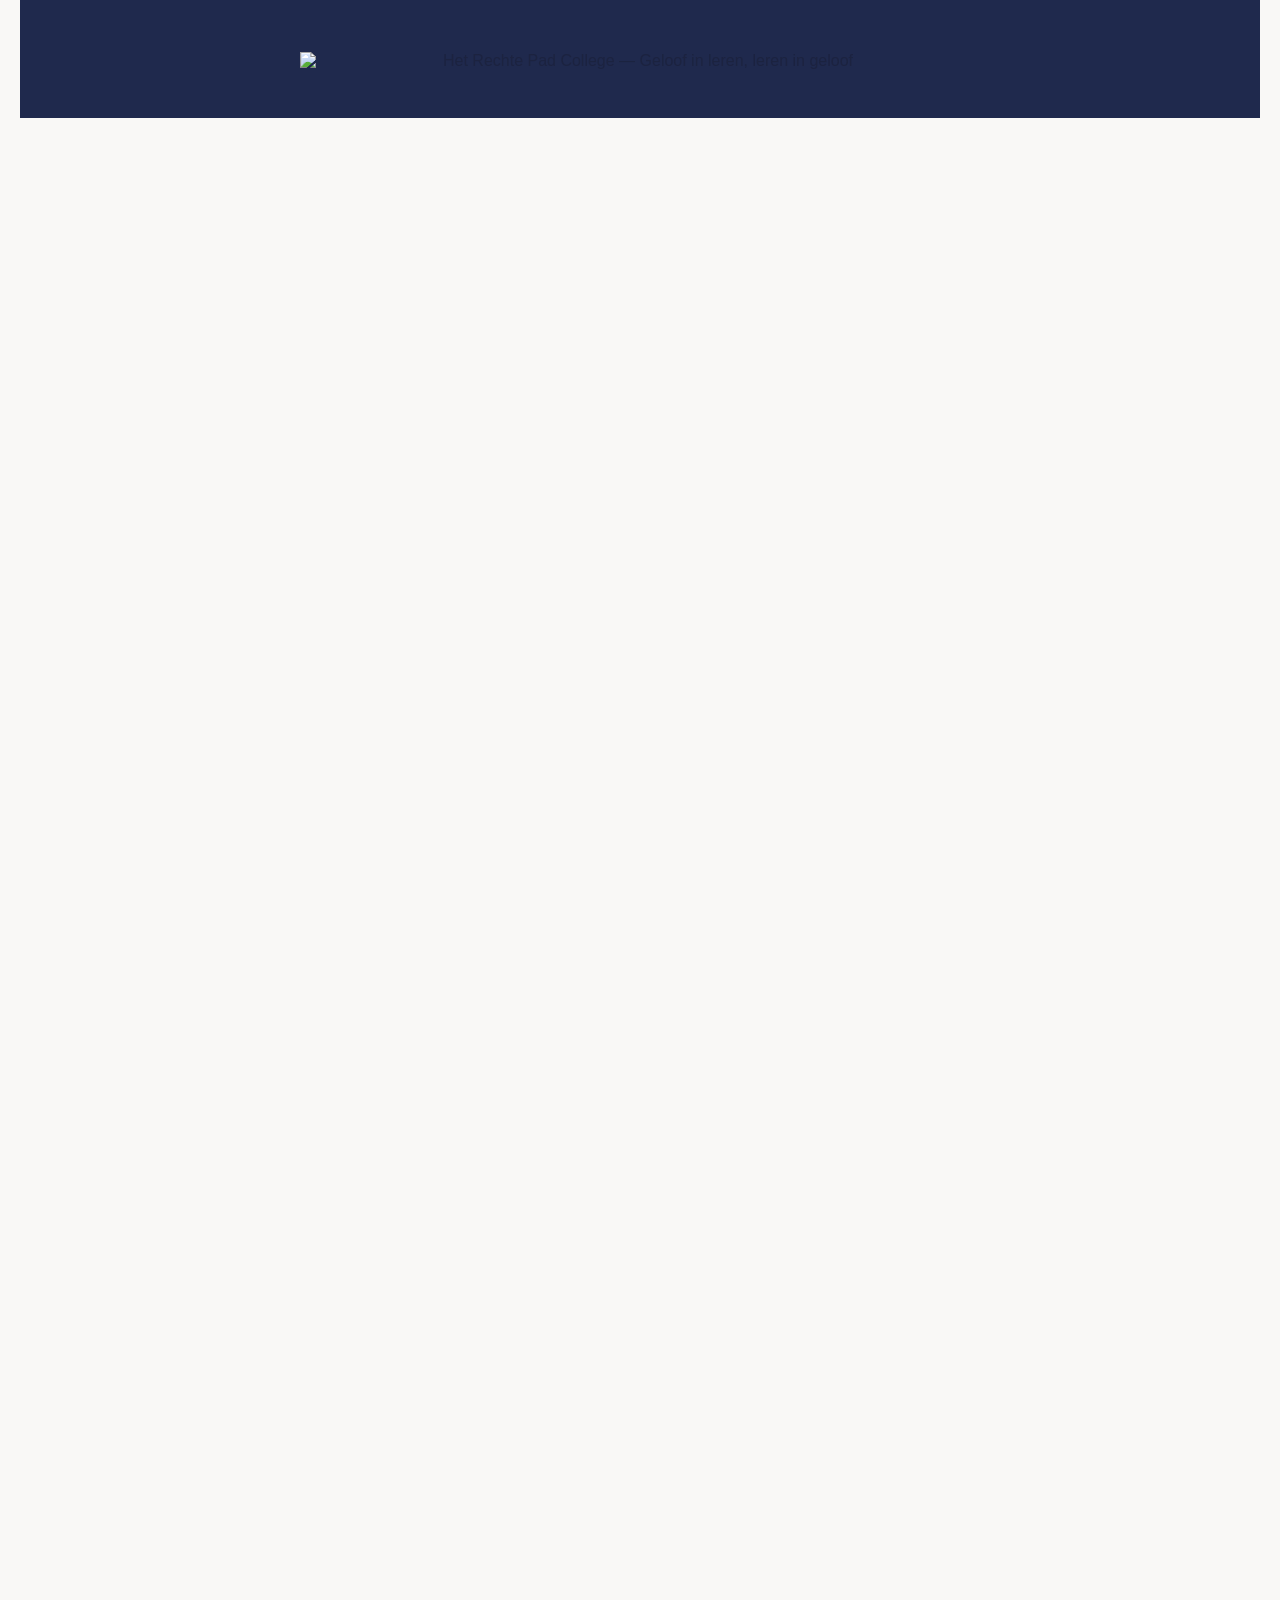
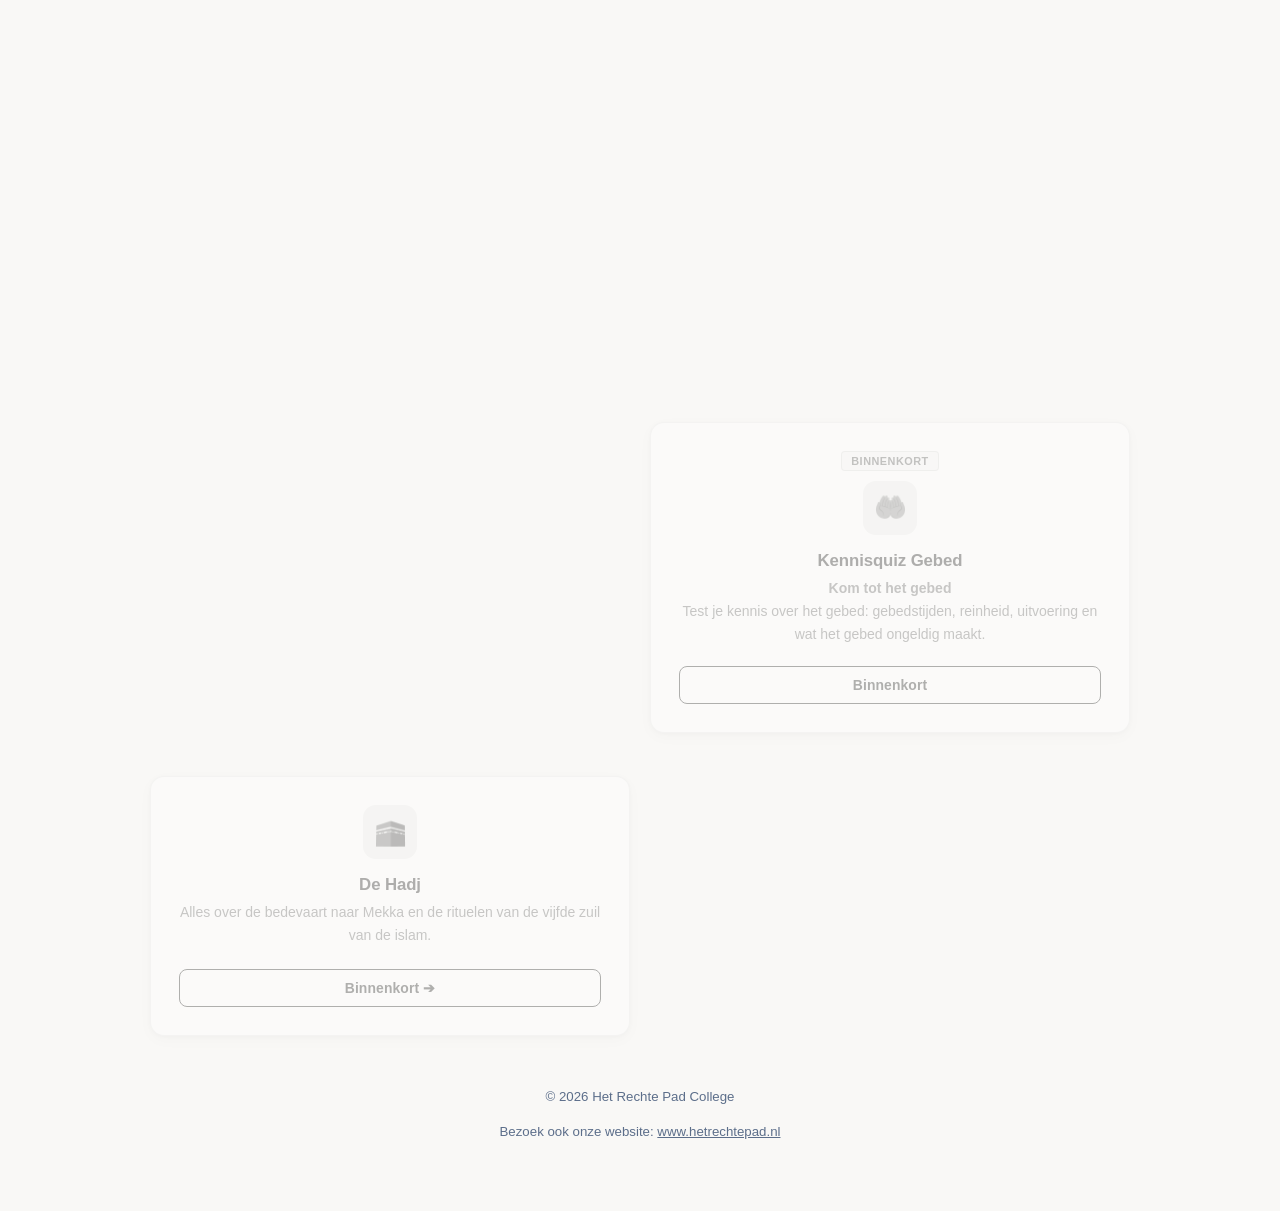
==== index.html @ 498bc0a0 "Voeg Basis Tajweed app toe met redesign Interactieve tajweed-leerapp met 38 regels en 4 modi: - Over" ====
<!DOCTYPE html>
<html lang="nl">
<head>
    <meta charset="UTF-8">
    <link rel="icon" href="/icons/favicon.ico" sizes="48x48">
    <link rel="icon" type="image/svg+xml" href="/icons/favicon.svg">
    <link rel="icon" type="image/png" href="/icons/favicon-96x96.png" sizes="96x96">
    <link rel="apple-touch-icon" sizes="180x180" href="/icons/apple-touch-icon.png">
    <link rel="manifest" href="/icons/site.webmanifest">
    <meta name="viewport" content="width=device-width, initial-scale=1.0">
    <meta http-equiv="Content-Security-Policy" content="default-src 'self'; script-src 'self'; style-src 'self' 'unsafe-inline' https://fonts.googleapis.com; font-src https://fonts.gstatic.com; img-src 'self' data:; connect-src 'self';">
    <meta name="description" content="Ontdek onze interactieve leer-apps en verdiep je islamitische kennis op Het Rechte Pad College.">
    <title>Leerportaal - Het Rechte Pad College</title>
    <link href="https://fonts.googleapis.com/css2?family=Plus+Jakarta+Sans:wght@400;500;600;700&display=swap" rel="stylesheet">
    <style>
        :root {
            --blue: #1f294d;
            --blue-dim: rgba(31, 41, 77, 0.08);
            --blue-border: rgba(31, 41, 77, 0.12);
            --gold: #d4af37;
            --gold-bg: rgba(212, 175, 55, 0.10);
            --gold-border: rgba(212, 175, 55, 0.32);
            --bg: #f9f8f6;
            --card-bg: #ffffff;
            --text: #1c2340;
            --muted: #5c6e8a;
            --border: rgba(31, 41, 77, 0.09);
            --shadow: 0 1px 4px rgba(31, 41, 77, 0.06), 0 4px 16px rgba(31, 41, 77, 0.07);
            --shadow-hover: 0 8px 28px rgba(31, 41, 77, 0.14);
            --featured-bg: rgba(31, 41, 77, 0.04);
            --featured-border: rgba(31, 41, 77, 0.13);
        }

        * { box-sizing: border-box; }

        body {
            font-family: 'Plus Jakarta Sans', sans-serif;
            background: var(--bg);
            color: var(--text);
            margin: 0;
            display: flex;
            flex-direction: column;
            align-items: center;
            min-height: 100vh;
            padding: 0 20px 72px;
        }

        /* ── HERO ── */
        .hero {
            width: 100%;
            text-align: center;
            padding: 52px 20px 48px;
            background: var(--blue);
            margin-bottom: 48px;
        }

        .site-logo {
            width: 100%;
            max-width: 680px;
            height: auto;
            display: block;
            margin: 0 auto;
        }

        /* ── GRID ── */
        .portal-grid {
            width: 100%;
            max-width: 980px;
            display: grid;
            grid-template-columns: repeat(2, minmax(0, 1fr));
            gap: 20px;
            align-items: start;
        }

        /* ── CARD (basis) ── */
        .card {
            background: var(--card-bg);
            padding: 28px;
            border-radius: 14px;
            border: 1px solid var(--border);
            box-shadow: var(--shadow);
            text-decoration: none;
            color: var(--text);
            display: flex;
            flex-direction: column;
            justify-content: space-between;
            min-height: 260px;
            position: relative;
            overflow: hidden;
            transition: transform 200ms ease, box-shadow 200ms ease;
            opacity: 0;
            transform: translateY(16px);
            text-align: center;
        }

        .card:hover {
            transform: translateY(-4px);
            box-shadow: var(--shadow-hover);
        }

        /* ── FEATURED CARD ── */
        .card[data-featured="true"] {
            grid-column: 1 / -1;
            background: var(--featured-bg);
            border-color: var(--featured-border);
            min-height: auto;
            padding: 32px 36px;
            flex-direction: row;
            align-items: center;
            gap: 32px;
            text-align: left;
        }

        .card[data-featured="true"] .card-body {
            flex: 1;
        }

        .card[data-featured="true"] .play-btn {
            margin-top: 0;
            flex-shrink: 0;
        }

        /* ── EMOJI CONTAINER ── */
        .emoji-container {
            width: 54px;
            height: 54px;
            border-radius: 13px;
            background: var(--blue-dim);
            display: flex;
            align-items: center;
            justify-content: center;
            font-size: 1.65rem;
            margin: 0 auto 16px;
            flex-shrink: 0;
        }

        .card[data-featured="true"] .emoji-container {
            width: 68px;
            height: 68px;
            border-radius: 16px;
            font-size: 2rem;
            margin: 0;
        }

        /* ── CARD HEADINGS & TEXT ── */
        .card h2 {
            margin: 0 0 6px;
            font-family: 'Plus Jakarta Sans', sans-serif;
            color: var(--text);
            font-size: 1.05rem;
            font-weight: 700;
            letter-spacing: -0.1px;
        }

        .card[data-featured="true"] h2 {
            font-size: 1.2rem;
        }

        .card p {
            color: var(--muted);
            font-size: 0.875rem;
            line-height: 1.65;
            margin: 0;
        }

        .card-subtitle {
            margin: 0 0 6px;
            color: var(--muted);
            font-size: 0.84rem;
            font-weight: 600;
        }

        /* ── LABELS & TAGS ── */
        .featured-label {
            display: inline-block;
            font-size: 0.68rem;
            font-weight: 700;
            text-transform: uppercase;
            letter-spacing: 0.7px;
            color: var(--blue);
            background: var(--blue-dim);
            border: 1px solid var(--blue-border);
            padding: 3px 9px;
            border-radius: 4px;
            margin-bottom: 10px;
            margin-right: 6px;
        }

        .card-tag {
            display: inline-block;
            background: var(--gold-bg);
            color: #7a5f0a;
            border: 1px solid var(--gold-border);
            border-radius: 4px;
            padding: 3px 9px;
            font-size: 0.68rem;
            font-weight: 700;
            margin-bottom: 10px;
            text-transform: uppercase;
            letter-spacing: 0.5px;
        }

        .card-tag-update {
            display: inline-block;
            background: rgba(34, 120, 70, 0.08);
            color: #1a5c38;
            border: 1px solid rgba(34, 120, 70, 0.30);
            border-radius: 4px;
            padding: 3px 9px;
            font-size: 0.68rem;
            font-weight: 700;
            margin-bottom: 10px;
            margin-left: 6px;
            text-transform: uppercase;
            letter-spacing: 0.5px;
        }

        /* ── RIBBON (Update diagonaal) ── */
        .card-ribbon {
            position: absolute;
            top: 18px;
            right: -26px;
            width: 100px;
            background: #1a7a45;
            color: #ffffff;
            font-size: 0.60rem;
            font-weight: 700;
            text-align: center;
            padding: 5px 0;
            transform: rotate(45deg);
            text-transform: uppercase;
            letter-spacing: 0.6px;
            box-shadow: 0 2px 6px rgba(0, 0, 0, 0.12);
            pointer-events: none;
        }

        /* ── GHOST BUTTON ── */
        .play-btn {
            display: inline-block;
            border: 1.5px solid var(--blue);
            color: var(--blue);
            background: transparent;
            padding: 10px 22px;
            border-radius: 8px;
            font-family: 'Plus Jakarta Sans', sans-serif;
            font-weight: 600;
            font-size: 0.87rem;
            letter-spacing: 0.1px;
            margin-top: 20px;
            transition: background 160ms ease, color 160ms ease;
        }

        .card:hover .play-btn {
            background: var(--blue);
            color: #ffffff;
        }

        /* ── VISIBILITY STATES ── */
        /*
         * Nieuwe apps altijd toevoegen met .card-hidden totdat de beheerder
         * aangeeft dat de tegel live mag. Dan kiezen tussen:
         *   - .card-hidden  → volledig onzichtbaar (standaard voor nieuwe apps)
         *   - .coming-soon  → grijs + niet-klikbaar (aankondiging)
         *   - (geen klasse) → volledig live en klikbaar
         */
        .card-hidden {
            display: none !important;
        }

        .coming-soon {
            opacity: 0.35 !important;
            filter: grayscale(1);
            cursor: not-allowed;
            pointer-events: none;
        }

        .card-disabled {
            opacity: 0.5;
            pointer-events: none;
            cursor: default;
        }

        /* ── FOOTER ── */
        footer {
            color: var(--muted);
            text-align: center;
            display: flex;
            flex-direction: column;
            align-items: center;
            gap: 6px;
            margin-top: 56px;
            font-size: 0.83rem;
        }

        footer a {
            color: var(--muted);
            text-decoration: none;
        }

        .footer-url {
            text-decoration: underline;
        }

        /* ── RESPONSIVE ── */
        @media (max-width: 900px) {
            .portal-grid {
                grid-template-columns: 1fr;
            }

            .site-logo {
                max-width: 90%;
            }

            .card[data-featured="true"] {
                flex-direction: column;
                text-align: center;
                padding: 28px;
                gap: 20px;
            }

            .card[data-featured="true"] .emoji-container {
                margin: 0 auto;
            }

            .card[data-featured="true"] .play-btn {
                margin-top: 20px;
            }
        }
    </style>

    <meta property="og:type" content="website">
    <meta property="og:url" content="https://leer.hetrechtepadcollege.nl/">
    <meta property="og:title" content="Leerportaal - Het Rechte Pad College">
    <meta property="og:description" content="Ontdek onze interactieve kennisquizzes en leer meer over de islam op een speelse manier!">
    <meta property="og:image" content="https://leer.hetrechtepadcollege.nl/images/share-banner.png">

    <meta property="twitter:card" content="summary_large_image">
    <meta property="twitter:url" content="https://leer.hetrechtepadcollege.nl/">
    <meta property="twitter:title" content="Leerportaal - Het Rechte Pad College">
    <meta property="twitter:description" content="Ontdek onze interactieve kennisquizzes en leer meer over de islam op een speelse manier!">
    <meta property="twitter:image" content="https://leer.hetrechtepadcollege.nl/images/share-banner.png">

</head>
<body>

    <div class="hero">
        <img src="images/HRPC-logo.png" alt="Het Rechte Pad College — Geloof in leren, leren in geloof" class="site-logo">
    </div>

    <div class="portal-grid">

        <!-- Featured card: zet data-featured="true" op de kaart die je wilt uitlichten -->
        <a href="apps/tuin-van-dzikr/" class="card" data-featured="true">
            <div class="emoji-container">🌳</div>
            <div class="card-body">
                <span class="featured-label">Uitgelicht</span><span class="card-tag">Nieuw</span>
                <h2>De Tuin van Dzikr</h2>
                <p class="card-subtitle">Laat de tuin van je hart tot bloei komen</p>
                <p>Leer de betekenis van dzikr (het gedenken van Allah). Met elke dzikr groeit jouw tuin — en wordt er een boom geplant in het Paradijs.</p>
            </div>
            <div class="play-btn">Open ➔</div>
        </a>

        <a href="apps/ramadan-kalender/" class="card">
            <div>
                <div class="emoji-container">🗓️</div>
                <h2>Ramadankalender</h2>
                <p>Elke dag een kleine daad van grote waarde.</p>
            </div>
            <div class="play-btn">Open ➔</div>
        </a>

        <a href="apps/ramadan-explorer/" class="card">
            <div class="card-ribbon">Update</div>
            <div>
                <span class="card-tag">Kinderen</span>
                <div class="emoji-container">🧭</div>
                <h2>Ramadan Explorer</h2>
                <p>Ontdek de Ramadan met spellen, weetjes en uitdagingen. Verzamel sterren en groei stap voor stap.</p>
            </div>
            <div class="play-btn">Speel Nu ➔</div>
        </a>

        <a href="apps/ramadan-quiz/" class="card">
            <div>
                <div class="emoji-container">🌕</div>
                <h2>Kennisquiz Ramadan</h2>
                <p>Test en verrijk je kennis over de heilige maand Ramadan en het vasten: van spirituele inzichten tot praktische regelgeving.</p>
            </div>
            <div class="play-btn">Speel Nu ➔</div>
        </a>

        <a href="apps/ramadan-quiz-wel-niet/" class="card">
            <div>
                <div class="emoji-container">❓</div>
                <h2>Kennisquiz Ramadan</h2>
                <p class="card-subtitle">Geldig of verbroken?</p>
                <p>Twijfel jij ook soms of je vasten nog geldig is? Doe nu mee met de quiz en word zeker van je zaak!</p>
            </div>
            <div class="play-btn">Speel Nu ➔</div>
        </a>

        <a href="apps/ramadan-intimiteit/" class="card">
            <div>
                <div class="emoji-container">❤️‍🔥</div>
                <h2>Kennisquiz Ramadan</h2>
                <p class="card-subtitle">Intimiteit & Vasten</p>
                <p>Een kennisquiz over intimiteit, reinheid en de regels rondom het vasten in Ramadan.</p>
            </div>
            <div class="play-btn">Speel Nu ➔</div>
        </a>

        <a href="apps/ramadan-quiz-kids/" class="card">
            <div>
                <span class="card-tag">Kinderen</span>
                <div class="emoji-container">🌝</div>
                <h2>Kennisquiz Ramadan voor kids</h2>
                <p>Test je kennis over de regels, geschiedenis en de spirituele betekenis van de Ramadan.</p>
            </div>
            <div class="play-btn">Speel Nu ➔</div>
        </a>

        <a href="apps/ramadan-quiz-eid/" class="card">
            <div>
                <span class="card-tag">Nieuw</span>
                <div class="emoji-container">🌙</div>
                <h2>Kennisquiz ʿEid al-Fiṭr</h2>
                <p class="card-subtitle">Feest van het Vasten</p>
                <p>Test je kennis over ʿEid al-Fiṭr! Van de geschiedenis en het gebed tot de tradities en de ware betekenis van dit feest.</p>
            </div>
            <div class="play-btn">Speel Nu ➔</div>
        </a>

        <a href="apps/de-waardevolle-tien/" class="card">
            <div>
                <span class="card-tag">Nieuw</span>
                <div class="emoji-container">🌗</div>
                <h2>De Waardevolle Tien</h2>
                <p class="card-subtitle">Op zoek naar Laylatul Qadr</p>
                <p>Hou eenvoudig je ʿibādah (erediensten) bij, zodat je doelgericht en bewust het beste uit de laatste tien nachten haalt. Mis Laylatul Qadr niet!</p>
            </div>
            <div class="play-btn">Open ➔</div>
        </a>

        <a href="apps/ramadan-deelkaarten/" class="card">
            <div>
                <span class="card-tag">Nieuw</span>
                <div class="emoji-container">🌟</div>
                <h2>Laylatul Qadr Deelkaarten</h2>
                <p class="card-subtitle">Laatste 10 nachten</p>
                <p>Deel dagelijkse kaarten met Koranverzen, hadith, du'as en dzikr voor de laatste 10 nachten van Ramadan. Als WhatsApp-bericht of downloadbare afbeelding.</p>
            </div>
            <div class="play-btn">Open ➔</div>
        </a>

        <a href="apps/nacht-van-qadr/" class="card">
            <div>
                <span class="card-tag">Nieuw</span>
                <div class="emoji-container">🌌</div>
                <h2>De Nacht van Qadr</h2>
                <p class="card-subtitle">Ontdek Laylatul Qadr</p>
                <p>Ontdek de bijzondere Nacht van Qadr (Laylatul Qadr) in deze verhalende ervaring. Leer over soera al-Qadr en meer.</p>
            </div>
            <div class="play-btn">Open ➔</div>
        </a>

        <a href="apps/tajweed-basis/" class="card">
            <div>
                <span class="card-tag">Nieuw</span>
                <div class="emoji-container">📘</div>
                <h2>Basis Tajweed</h2>
                <p class="card-subtitle">Interactief leren & memoriseren</p>
                <p>Leer de basisregels van tajweed met overzicht, flashcards, quiz en lesmodus. Oefen stap voor stap en bouw zekerheid op in je recitatie.</p>
            </div>
            <div class="play-btn">Open ➔</div>
        </a>

        <a href="apps/gebed-quiz/" class="card coming-soon">
            <div>
                <span class="card-tag">Binnenkort</span>
                <div class="emoji-container">🤲🏽</div>
                <h2>Kennisquiz Gebed</h2>
                <p class="card-subtitle">Kom tot het gebed</p>
                <p>Test je kennis over het gebed: gebedstijden, reinheid, uitvoering en wat het gebed ongeldig maakt.</p>
            </div>
            <div class="play-btn">Binnenkort</div>
        </a>

        <div class="card coming-soon">
            <div>
                <div class="emoji-container">🕋</div>
                <h2>De Hadj</h2>
                <p>Alles over de bedevaart naar Mekka en de rituelen van de vijfde zuil van de islam.</p>
            </div>
            <div class="play-btn">Binnenkort ➔</div>
        </div>

    </div>

    <footer>
        <p class="footer-text">© 2026 Het Rechte Pad College</p>
        <a href="https://www.hetrechtepad.nl" target="_blank" rel="noopener noreferrer" class="footer-link">Bezoek ook onze website: <span class="footer-url">www.hetrechtepad.nl</span></a>
    </footer>

    <script src="script.js"></script>
</body>
</html>
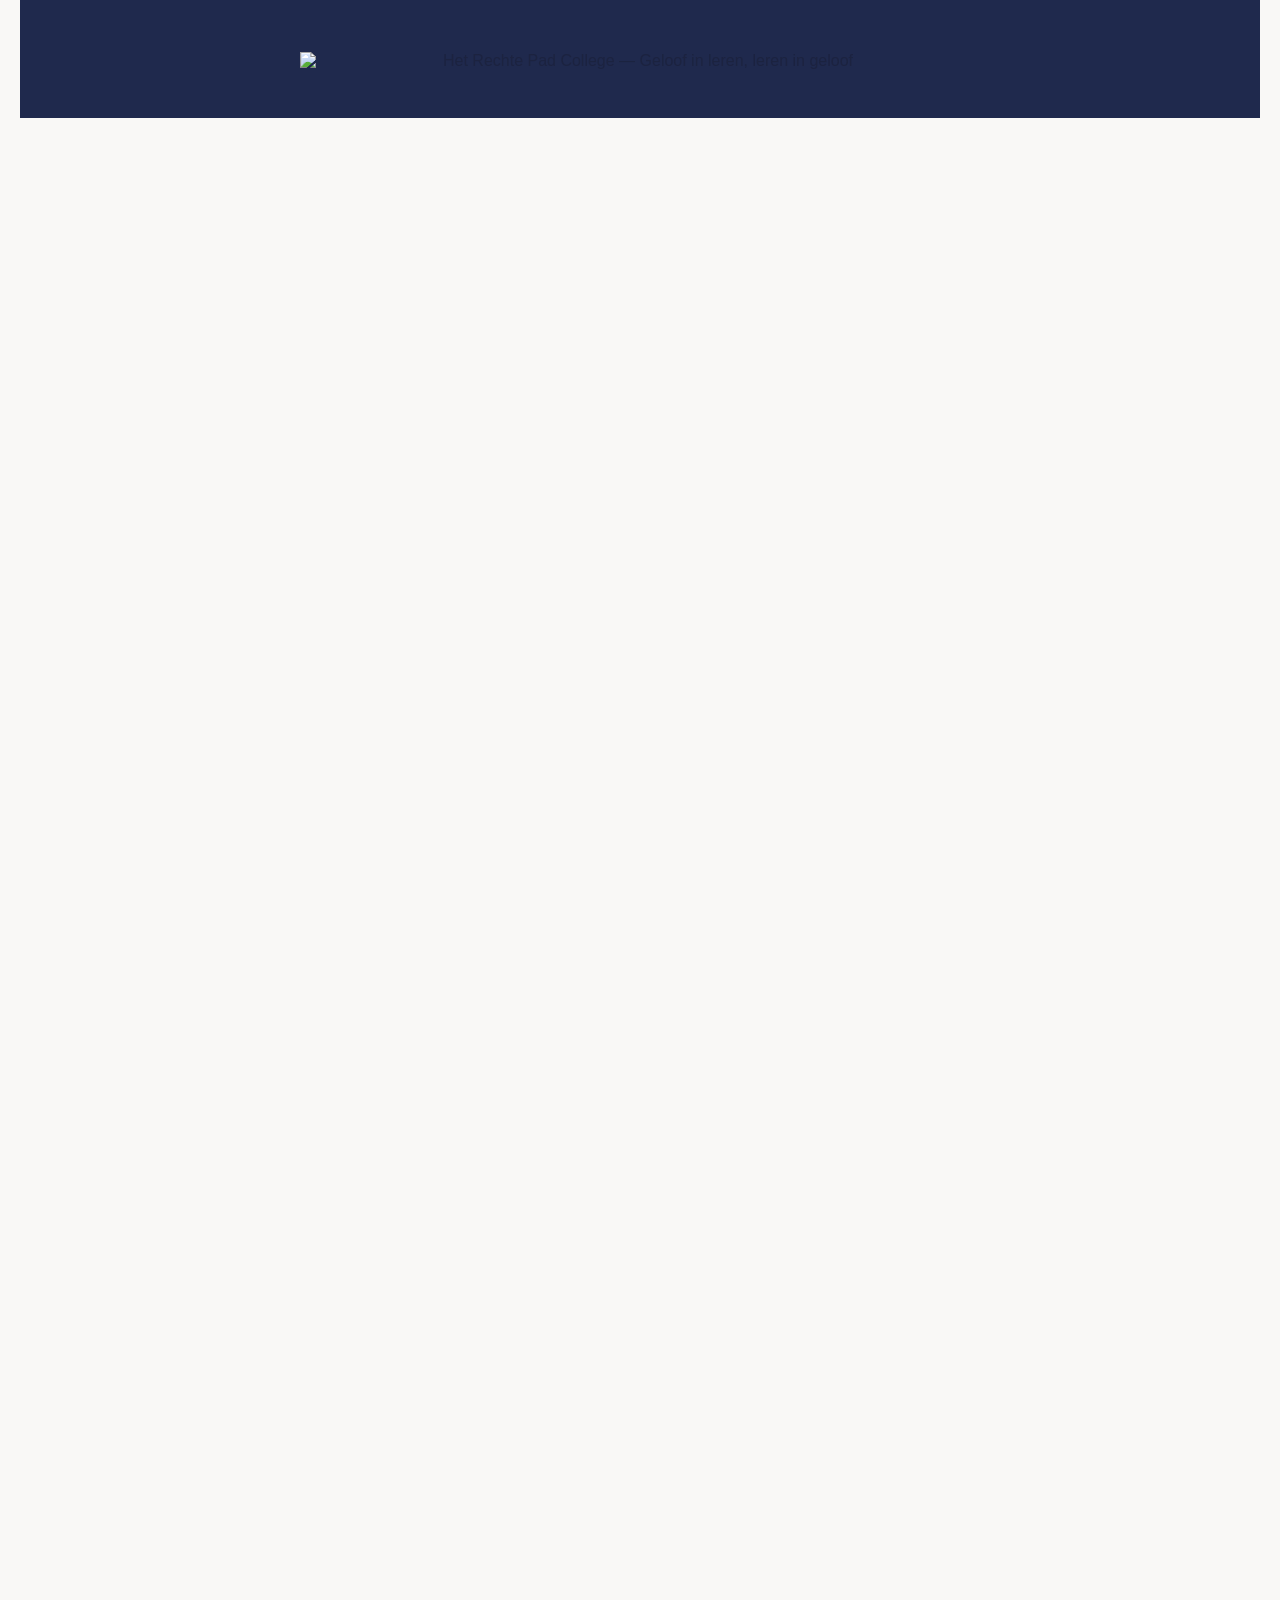
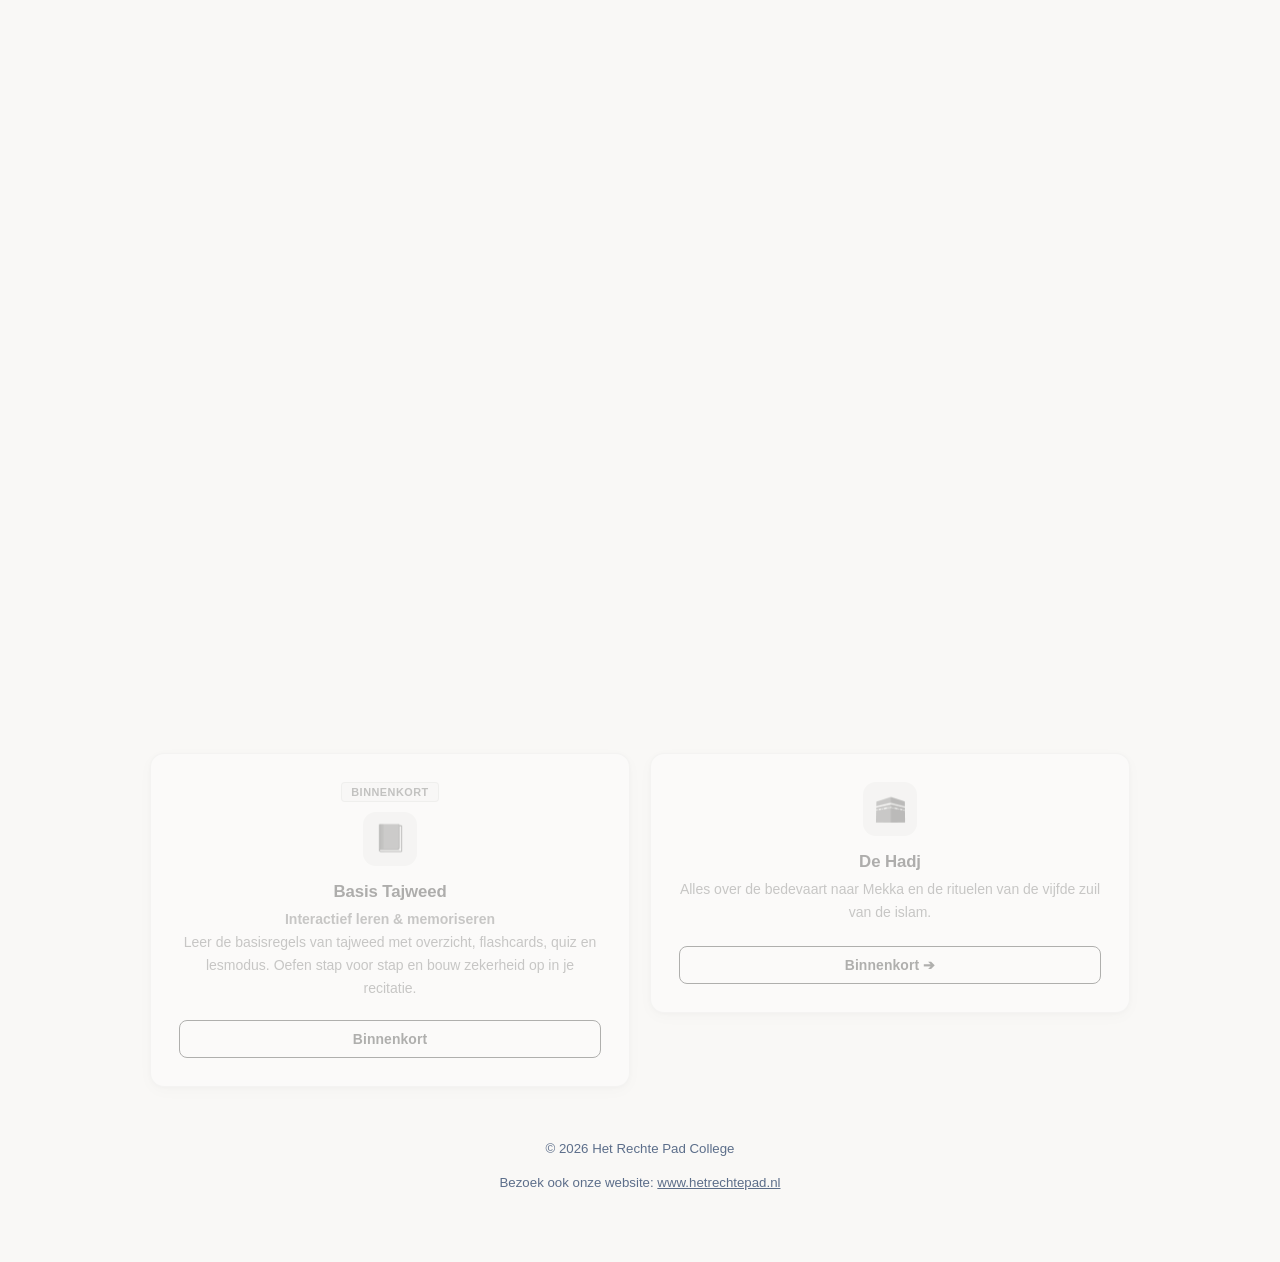
==== commit f6dfde49: "Zet Kennisquiz Gebed bovenaan de portaallijst" ====
--- a/index.html
+++ b/index.html
@@ -350,6 +350,17 @@
     <div class="portal-grid">
 
         <!-- Featured card: zet data-featured="true" op de kaart die je wilt uitlichten -->
+        <a href="apps/gebed-quiz/" class="card">
+            <div>
+                <span class="card-tag">Nieuw</span>
+                <div class="emoji-container">🤲🏽</div>
+                <h2>Kennisquiz Gebed</h2>
+                <p class="card-subtitle">Kom tot het gebed</p>
+                <p>Test je kennis over het gebed: gebedstijden, reinheid, uitvoering en wat het gebed ongeldig maakt.</p>
+            </div>
+            <div class="play-btn">Speel nu</div>
+        </a>
+
         <a href="apps/tuin-van-dzikr/" class="card" data-featured="true">
             <div class="emoji-container">🌳</div>
             <div class="card-body">
@@ -464,27 +475,16 @@
             <div class="play-btn">Open ➔</div>
         </a>
 
-        <a href="apps/tajweed-basis/" class="card">
-            <div>
-                <span class="card-tag">Nieuw</span>
+        <div class="card coming-soon">
+            <div>
+                <span class="card-tag">Binnenkort</span>
                 <div class="emoji-container">📘</div>
                 <h2>Basis Tajweed</h2>
                 <p class="card-subtitle">Interactief leren & memoriseren</p>
                 <p>Leer de basisregels van tajweed met overzicht, flashcards, quiz en lesmodus. Oefen stap voor stap en bouw zekerheid op in je recitatie.</p>
             </div>
-            <div class="play-btn">Open ➔</div>
-        </a>
-
-        <a href="apps/gebed-quiz/" class="card coming-soon">
-            <div>
-                <span class="card-tag">Binnenkort</span>
-                <div class="emoji-container">🤲🏽</div>
-                <h2>Kennisquiz Gebed</h2>
-                <p class="card-subtitle">Kom tot het gebed</p>
-                <p>Test je kennis over het gebed: gebedstijden, reinheid, uitvoering en wat het gebed ongeldig maakt.</p>
-            </div>
             <div class="play-btn">Binnenkort</div>
-        </a>
+        </div>
 
         <div class="card coming-soon">
             <div>
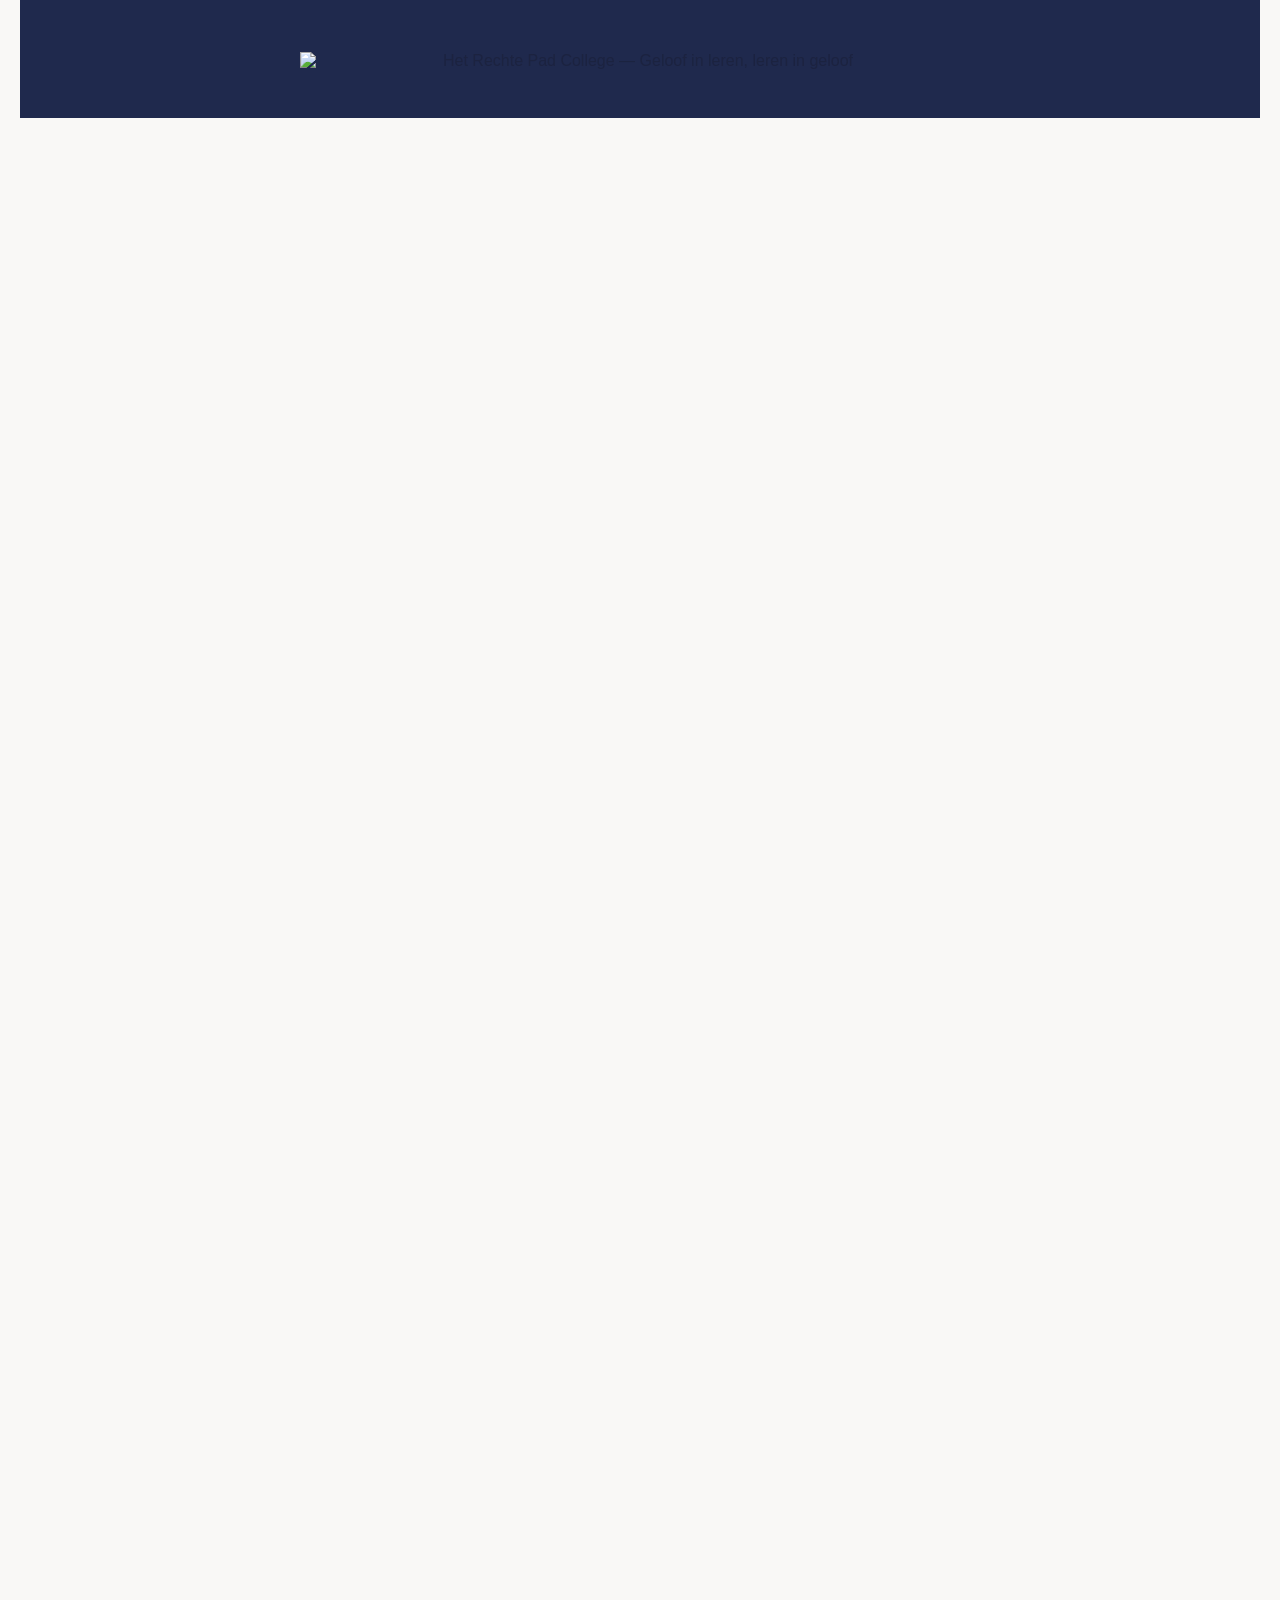
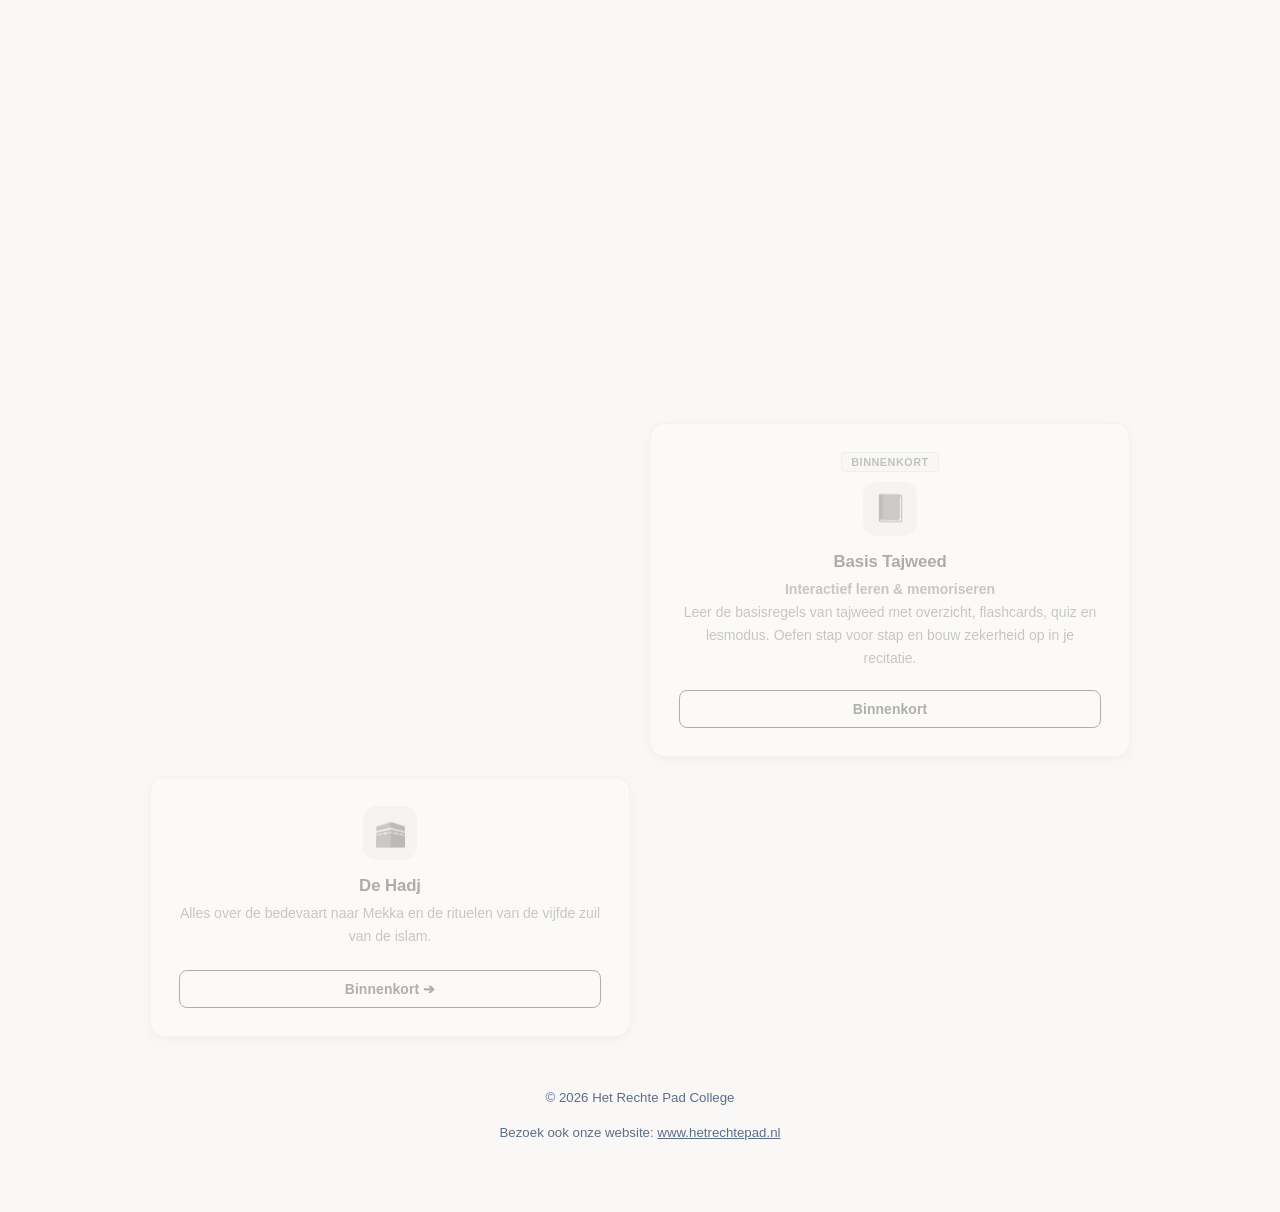
==== commit 92d4eeb0: "Zet Kennisquiz Gebed na de uitgelichte tegel" ====
--- a/index.html
+++ b/index.html
@@ -350,17 +350,6 @@
     <div class="portal-grid">
 
         <!-- Featured card: zet data-featured="true" op de kaart die je wilt uitlichten -->
-        <a href="apps/gebed-quiz/" class="card">
-            <div>
-                <span class="card-tag">Nieuw</span>
-                <div class="emoji-container">🤲🏽</div>
-                <h2>Kennisquiz Gebed</h2>
-                <p class="card-subtitle">Kom tot het gebed</p>
-                <p>Test je kennis over het gebed: gebedstijden, reinheid, uitvoering en wat het gebed ongeldig maakt.</p>
-            </div>
-            <div class="play-btn">Speel nu</div>
-        </a>
-
         <a href="apps/tuin-van-dzikr/" class="card" data-featured="true">
             <div class="emoji-container">🌳</div>
             <div class="card-body">
@@ -372,6 +361,17 @@
             <div class="play-btn">Open ➔</div>
         </a>
 
+        <a href="apps/gebed-quiz/" class="card">
+            <div>
+                <span class="card-tag">Nieuw</span>
+                <div class="emoji-container">🤲🏽</div>
+                <h2>Kennisquiz Gebed</h2>
+                <p class="card-subtitle">Kom tot het gebed</p>
+                <p>Test je kennis over het gebed: gebedstijden, reinheid, uitvoering en wat het gebed ongeldig maakt.</p>
+            </div>
+            <div class="play-btn">Speel nu</div>
+        </a>
+
         <a href="apps/ramadan-kalender/" class="card">
             <div>
                 <div class="emoji-container">🗓️</div>
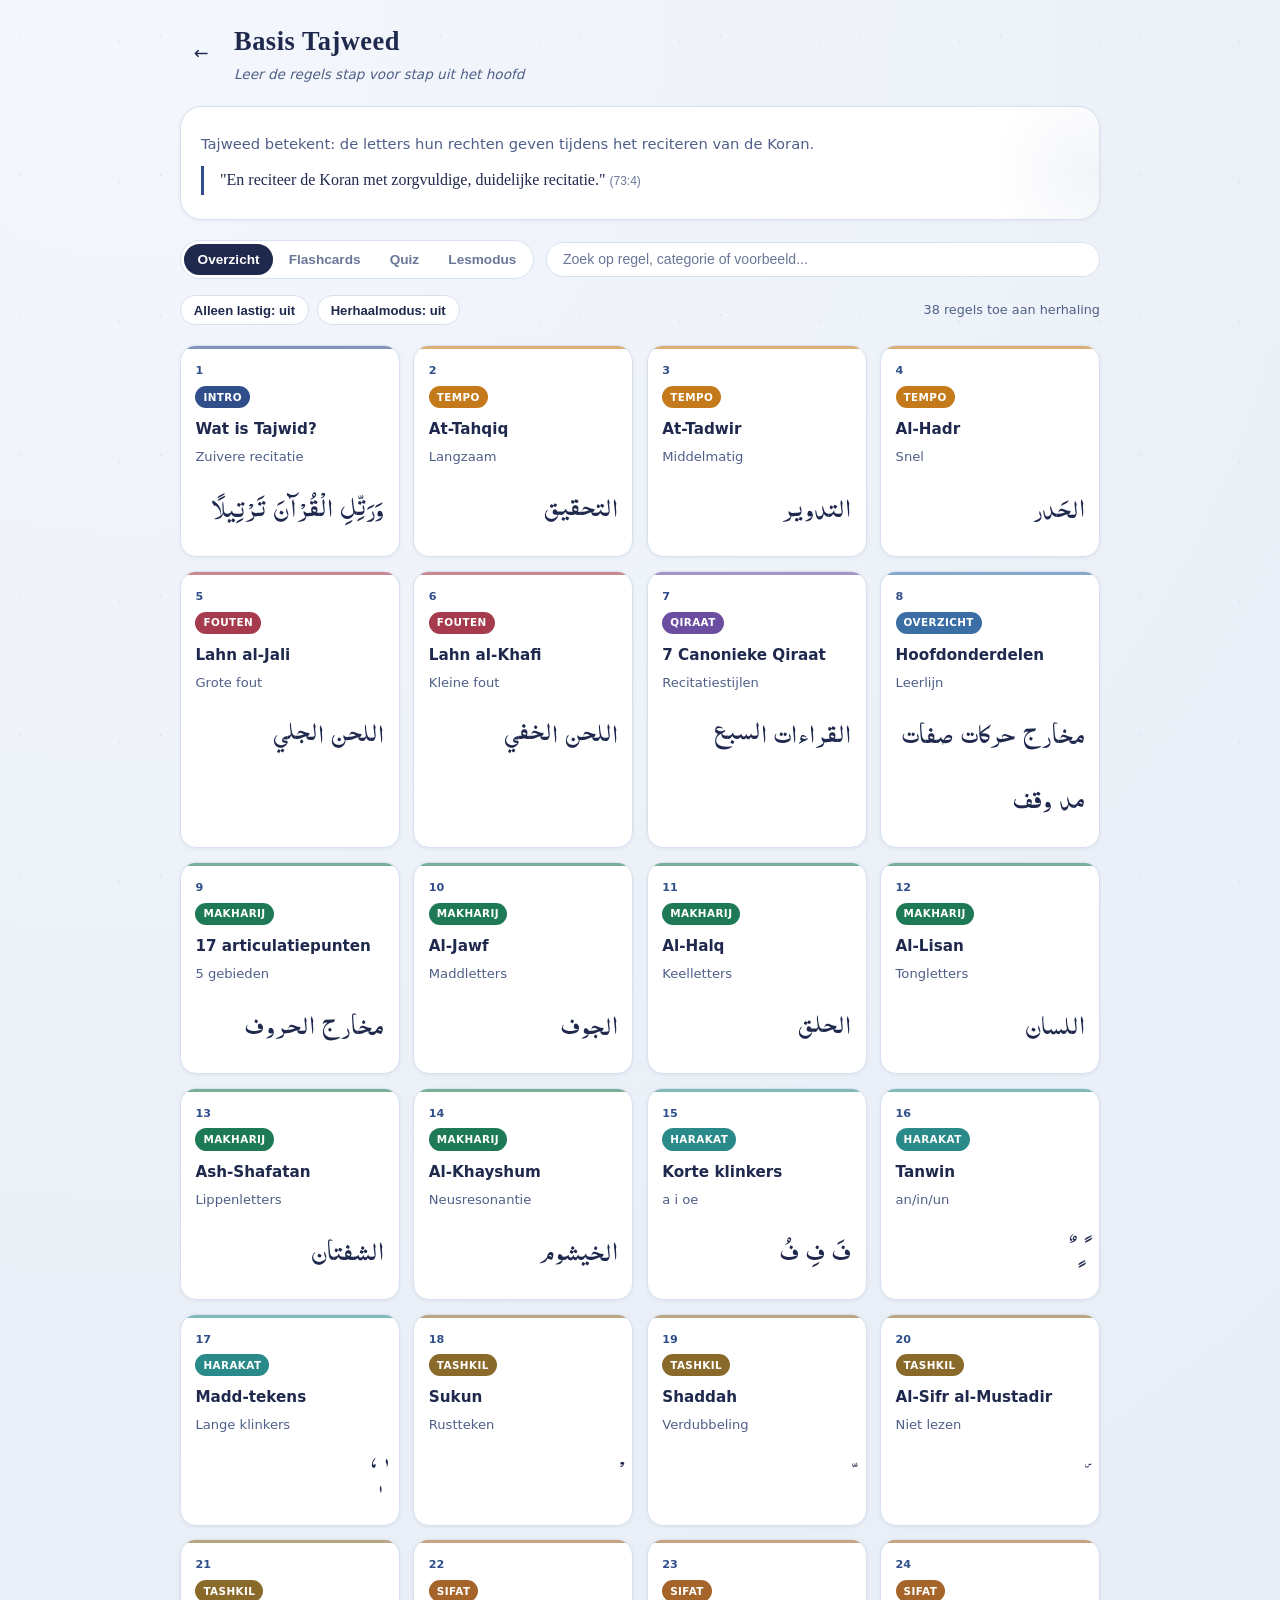
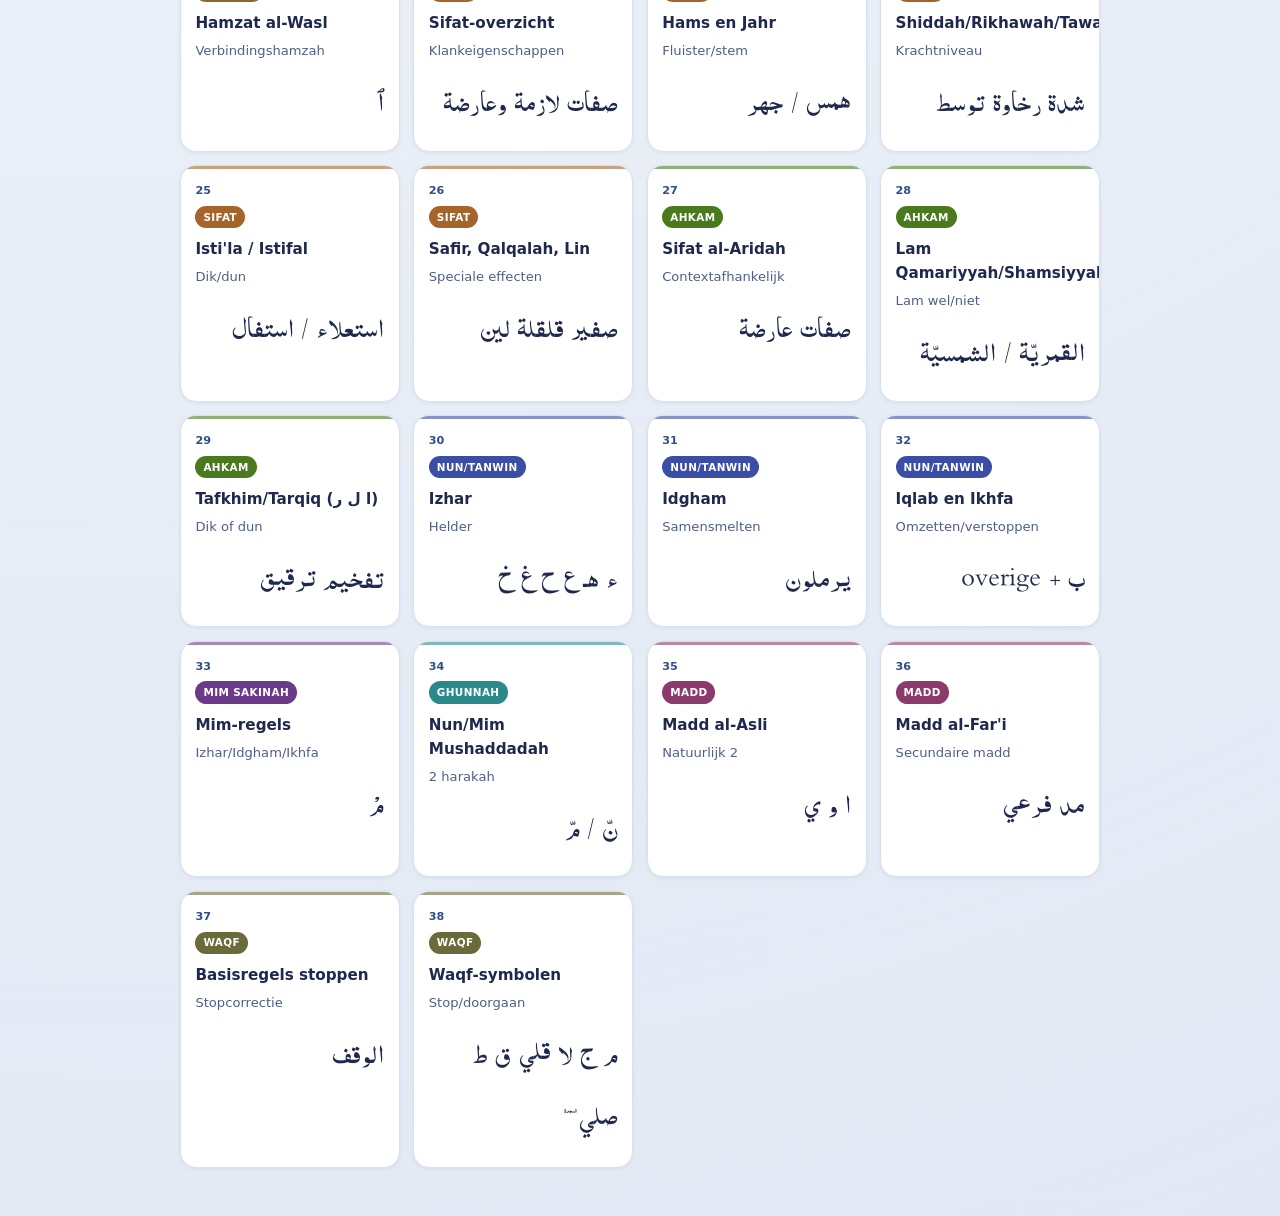
==== commit 1e311ed4: "Move tajweed-basis into apps folder" ====
--- a/index.html
+++ b/index.html
@@ -1,507 +1,169 @@
 <!DOCTYPE html>
-<html lang="nl">
+<html lang="nl" dir="ltr">
 <head>
-    <meta charset="UTF-8">
-    <link rel="icon" href="/icons/favicon.ico" sizes="48x48">
-    <link rel="icon" type="image/svg+xml" href="/icons/favicon.svg">
-    <link rel="icon" type="image/png" href="/icons/favicon-96x96.png" sizes="96x96">
-    <link rel="apple-touch-icon" sizes="180x180" href="/icons/apple-touch-icon.png">
-    <link rel="manifest" href="/icons/site.webmanifest">
-    <meta name="viewport" content="width=device-width, initial-scale=1.0">
-    <meta http-equiv="Content-Security-Policy" content="default-src 'self'; script-src 'self'; style-src 'self' 'unsafe-inline' https://fonts.googleapis.com; font-src https://fonts.gstatic.com; img-src 'self' data:; connect-src 'self';">
-    <meta name="description" content="Ontdek onze interactieve leer-apps en verdiep je islamitische kennis op Het Rechte Pad College.">
-    <title>Leerportaal - Het Rechte Pad College</title>
-    <link href="https://fonts.googleapis.com/css2?family=Plus+Jakarta+Sans:wght@400;500;600;700&display=swap" rel="stylesheet">
-    <style>
-        :root {
-            --blue: #1f294d;
-            --blue-dim: rgba(31, 41, 77, 0.08);
-            --blue-border: rgba(31, 41, 77, 0.12);
-            --gold: #d4af37;
-            --gold-bg: rgba(212, 175, 55, 0.10);
-            --gold-border: rgba(212, 175, 55, 0.32);
-            --bg: #f9f8f6;
-            --card-bg: #ffffff;
-            --text: #1c2340;
-            --muted: #5c6e8a;
-            --border: rgba(31, 41, 77, 0.09);
-            --shadow: 0 1px 4px rgba(31, 41, 77, 0.06), 0 4px 16px rgba(31, 41, 77, 0.07);
-            --shadow-hover: 0 8px 28px rgba(31, 41, 77, 0.14);
-            --featured-bg: rgba(31, 41, 77, 0.04);
-            --featured-border: rgba(31, 41, 77, 0.13);
-        }
-
-        * { box-sizing: border-box; }
-
-        body {
-            font-family: 'Plus Jakarta Sans', sans-serif;
-            background: var(--bg);
-            color: var(--text);
-            margin: 0;
-            display: flex;
-            flex-direction: column;
-            align-items: center;
-            min-height: 100vh;
-            padding: 0 20px 72px;
-        }
-
-        /* ── HERO ── */
-        .hero {
-            width: 100%;
-            text-align: center;
-            padding: 52px 20px 48px;
-            background: var(--blue);
-            margin-bottom: 48px;
-        }
-
-        .site-logo {
-            width: 100%;
-            max-width: 680px;
-            height: auto;
-            display: block;
-            margin: 0 auto;
-        }
-
-        /* ── GRID ── */
-        .portal-grid {
-            width: 100%;
-            max-width: 980px;
-            display: grid;
-            grid-template-columns: repeat(2, minmax(0, 1fr));
-            gap: 20px;
-            align-items: start;
-        }
-
-        /* ── CARD (basis) ── */
-        .card {
-            background: var(--card-bg);
-            padding: 28px;
-            border-radius: 14px;
-            border: 1px solid var(--border);
-            box-shadow: var(--shadow);
-            text-decoration: none;
-            color: var(--text);
-            display: flex;
-            flex-direction: column;
-            justify-content: space-between;
-            min-height: 260px;
-            position: relative;
-            overflow: hidden;
-            transition: transform 200ms ease, box-shadow 200ms ease;
-            opacity: 0;
-            transform: translateY(16px);
-            text-align: center;
-        }
-
-        .card:hover {
-            transform: translateY(-4px);
-            box-shadow: var(--shadow-hover);
-        }
-
-        /* ── FEATURED CARD ── */
-        .card[data-featured="true"] {
-            grid-column: 1 / -1;
-            background: var(--featured-bg);
-            border-color: var(--featured-border);
-            min-height: auto;
-            padding: 32px 36px;
-            flex-direction: row;
-            align-items: center;
-            gap: 32px;
-            text-align: left;
-        }
-
-        .card[data-featured="true"] .card-body {
-            flex: 1;
-        }
-
-        .card[data-featured="true"] .play-btn {
-            margin-top: 0;
-            flex-shrink: 0;
-        }
-
-        /* ── EMOJI CONTAINER ── */
-        .emoji-container {
-            width: 54px;
-            height: 54px;
-            border-radius: 13px;
-            background: var(--blue-dim);
-            display: flex;
-            align-items: center;
-            justify-content: center;
-            font-size: 1.65rem;
-            margin: 0 auto 16px;
-            flex-shrink: 0;
-        }
-
-        .card[data-featured="true"] .emoji-container {
-            width: 68px;
-            height: 68px;
-            border-radius: 16px;
-            font-size: 2rem;
-            margin: 0;
-        }
-
-        /* ── CARD HEADINGS & TEXT ── */
-        .card h2 {
-            margin: 0 0 6px;
-            font-family: 'Plus Jakarta Sans', sans-serif;
-            color: var(--text);
-            font-size: 1.05rem;
-            font-weight: 700;
-            letter-spacing: -0.1px;
-        }
-
-        .card[data-featured="true"] h2 {
-            font-size: 1.2rem;
-        }
-
-        .card p {
-            color: var(--muted);
-            font-size: 0.875rem;
-            line-height: 1.65;
-            margin: 0;
-        }
-
-        .card-subtitle {
-            margin: 0 0 6px;
-            color: var(--muted);
-            font-size: 0.84rem;
-            font-weight: 600;
-        }
-
-        /* ── LABELS & TAGS ── */
-        .featured-label {
-            display: inline-block;
-            font-size: 0.68rem;
-            font-weight: 700;
-            text-transform: uppercase;
-            letter-spacing: 0.7px;
-            color: var(--blue);
-            background: var(--blue-dim);
-            border: 1px solid var(--blue-border);
-            padding: 3px 9px;
-            border-radius: 4px;
-            margin-bottom: 10px;
-            margin-right: 6px;
-        }
-
-        .card-tag {
-            display: inline-block;
-            background: var(--gold-bg);
-            color: #7a5f0a;
-            border: 1px solid var(--gold-border);
-            border-radius: 4px;
-            padding: 3px 9px;
-            font-size: 0.68rem;
-            font-weight: 700;
-            margin-bottom: 10px;
-            text-transform: uppercase;
-            letter-spacing: 0.5px;
-        }
-
-        .card-tag-update {
-            display: inline-block;
-            background: rgba(34, 120, 70, 0.08);
-            color: #1a5c38;
-            border: 1px solid rgba(34, 120, 70, 0.30);
-            border-radius: 4px;
-            padding: 3px 9px;
-            font-size: 0.68rem;
-            font-weight: 700;
-            margin-bottom: 10px;
-            margin-left: 6px;
-            text-transform: uppercase;
-            letter-spacing: 0.5px;
-        }
-
-        /* ── RIBBON (Update diagonaal) ── */
-        .card-ribbon {
-            position: absolute;
-            top: 18px;
-            right: -26px;
-            width: 100px;
-            background: #1a7a45;
-            color: #ffffff;
-            font-size: 0.60rem;
-            font-weight: 700;
-            text-align: center;
-            padding: 5px 0;
-            transform: rotate(45deg);
-            text-transform: uppercase;
-            letter-spacing: 0.6px;
-            box-shadow: 0 2px 6px rgba(0, 0, 0, 0.12);
-            pointer-events: none;
-        }
-
-        /* ── GHOST BUTTON ── */
-        .play-btn {
-            display: inline-block;
-            border: 1.5px solid var(--blue);
-            color: var(--blue);
-            background: transparent;
-            padding: 10px 22px;
-            border-radius: 8px;
-            font-family: 'Plus Jakarta Sans', sans-serif;
-            font-weight: 600;
-            font-size: 0.87rem;
-            letter-spacing: 0.1px;
-            margin-top: 20px;
-            transition: background 160ms ease, color 160ms ease;
-        }
-
-        .card:hover .play-btn {
-            background: var(--blue);
-            color: #ffffff;
-        }
-
-        /* ── VISIBILITY STATES ── */
-        /*
-         * Nieuwe apps altijd toevoegen met .card-hidden totdat de beheerder
-         * aangeeft dat de tegel live mag. Dan kiezen tussen:
-         *   - .card-hidden  → volledig onzichtbaar (standaard voor nieuwe apps)
-         *   - .coming-soon  → grijs + niet-klikbaar (aankondiging)
-         *   - (geen klasse) → volledig live en klikbaar
-         */
-        .card-hidden {
-            display: none !important;
-        }
-
-        .coming-soon {
-            opacity: 0.35 !important;
-            filter: grayscale(1);
-            cursor: not-allowed;
-            pointer-events: none;
-        }
-
-        .card-disabled {
-            opacity: 0.5;
-            pointer-events: none;
-            cursor: default;
-        }
-
-        /* ── FOOTER ── */
-        footer {
-            color: var(--muted);
-            text-align: center;
-            display: flex;
-            flex-direction: column;
-            align-items: center;
-            gap: 6px;
-            margin-top: 56px;
-            font-size: 0.83rem;
-        }
-
-        footer a {
-            color: var(--muted);
-            text-decoration: none;
-        }
-
-        .footer-url {
-            text-decoration: underline;
-        }
-
-        /* ── RESPONSIVE ── */
-        @media (max-width: 900px) {
-            .portal-grid {
-                grid-template-columns: 1fr;
-            }
-
-            .site-logo {
-                max-width: 90%;
-            }
-
-            .card[data-featured="true"] {
-                flex-direction: column;
-                text-align: center;
-                padding: 28px;
-                gap: 20px;
-            }
-
-            .card[data-featured="true"] .emoji-container {
-                margin: 0 auto;
-            }
-
-            .card[data-featured="true"] .play-btn {
-                margin-top: 20px;
-            }
-        }
-    </style>
-
-    <meta property="og:type" content="website">
-    <meta property="og:url" content="https://leer.hetrechtepadcollege.nl/">
-    <meta property="og:title" content="Leerportaal - Het Rechte Pad College">
-    <meta property="og:description" content="Ontdek onze interactieve kennisquizzes en leer meer over de islam op een speelse manier!">
-    <meta property="og:image" content="https://leer.hetrechtepadcollege.nl/images/share-banner.png">
-
-    <meta property="twitter:card" content="summary_large_image">
-    <meta property="twitter:url" content="https://leer.hetrechtepadcollege.nl/">
-    <meta property="twitter:title" content="Leerportaal - Het Rechte Pad College">
-    <meta property="twitter:description" content="Ontdek onze interactieve kennisquizzes en leer meer over de islam op een speelse manier!">
-    <meta property="twitter:image" content="https://leer.hetrechtepadcollege.nl/images/share-banner.png">
-
+  <meta charset="UTF-8">
+  <meta name="viewport" content="width=device-width, initial-scale=1.0, viewport-fit=cover">
+  <title>Basis Tajweed | Het Rechte Pad College</title>
+  <link rel="icon" href="/icons/favicon.ico" sizes="48x48">
+  <link rel="icon" type="image/svg+xml" href="/icons/favicon.svg">
+  <link rel="icon" type="image/png" href="/icons/favicon-96x96.png" sizes="96x96">
+  <link rel="apple-touch-icon" sizes="180x180" href="/icons/apple-touch-icon.png">
+  <link rel="manifest" href="/icons/site.webmanifest">
+  <meta http-equiv="Content-Security-Policy" content="default-src 'self'; script-src 'self' 'unsafe-inline' https://gc.zgo.at; style-src 'self' 'unsafe-inline' https://fonts.googleapis.com; font-src 'self' https://fonts.gstatic.com; img-src 'self' data:; connect-src 'self' https://hetrechtepadcollege.goatcounter.com;">
+  <link rel="preconnect" href="https://fonts.googleapis.com">
+  <link rel="preconnect" href="https://fonts.gstatic.com" crossorigin>
+  <link href="https://fonts.googleapis.com/css2?family=Cinzel:wght@400;600;700&family=Noto+Sans:wght@400;500;600;700&display=swap" rel="stylesheet">
+  <link rel="stylesheet" href="style.css">
 </head>
 <body>
+<div class="app-shell">
+  <header class="app-header">
+    <a href="../../" class="back-link" aria-label="Terug naar leerportaal">←</a>
+    <div>
+      <h1 class="header-title">Basis Tajweed</h1>
+      <p class="header-subtitle">Leer de regels stap voor stap uit het hoofd</p>
+    </div>
+  </header>
 
-    <div class="hero">
-        <img src="images/HRPC-logo.png" alt="Het Rechte Pad College — Geloof in leren, leren in geloof" class="site-logo">
+  <section class="intro-section">
+    <p>Tajweed betekent: de letters hun rechten geven tijdens het reciteren van de Koran.</p>
+    <blockquote>"En reciteer de Koran met zorgvuldige, duidelijke recitatie." <span>(73:4)</span></blockquote>
+  </section>
+
+  <div class="toolbar">
+    <div class="mode-toggle" role="tablist" aria-label="Modus">
+      <button class="mode-btn active" id="modeGallery" role="tab" aria-selected="true">Overzicht</button>
+      <button class="mode-btn" id="modeFlashcard" role="tab" aria-selected="false">Flashcards</button>
+      <button class="mode-btn" id="modeQuiz" role="tab" aria-selected="false">Quiz</button>
+      <button class="mode-btn" id="modeLesson" role="tab" aria-selected="false">Lesmodus</button>
+    </div>
+    <div class="search-wrap" id="searchWrap">
+      <input type="search" id="searchInput" class="search-input" placeholder="Zoek op regel, categorie of voorbeeld...">
+    </div>
+  </div>
+
+  <div class="study-utilities" id="studyUtilities">
+    <button class="utility-btn" id="toggleDifficultOnly" type="button">Alleen lastig: uit</button>
+    <button class="utility-btn" id="toggleReviewOnly" type="button">Herhaalmodus: uit</button>
+    <p class="due-info" id="dueInfo">0 regels toe aan herhaling</p>
+  </div>
+
+  <main class="view view-gallery active" id="viewGallery">
+    <div class="rules-grid" id="rulesGrid"></div>
+    <p class="no-results" id="noResults" hidden>Geen regels gevonden.</p>
+  </main>
+
+  <main class="view view-flashcard" id="viewFlashcard" hidden>
+    <div class="fc-progress-wrap">
+      <div class="fc-progress-bar"><div id="fcProgressFill" class="fc-progress-fill"></div></div>
+      <p id="fcProgressText" class="fc-progress-text">0 / 0 geleerd</p>
     </div>
 
-    <div class="portal-grid">
-
-        <!-- Featured card: zet data-featured="true" op de kaart die je wilt uitlichten -->
-        <a href="apps/tuin-van-dzikr/" class="card" data-featured="true">
-            <div class="emoji-container">🌳</div>
-            <div class="card-body">
-                <span class="featured-label">Uitgelicht</span><span class="card-tag">Nieuw</span>
-                <h2>De Tuin van Dzikr</h2>
-                <p class="card-subtitle">Laat de tuin van je hart tot bloei komen</p>
-                <p>Leer de betekenis van dzikr (het gedenken van Allah). Met elke dzikr groeit jouw tuin — en wordt er een boom geplant in het Paradijs.</p>
-            </div>
-            <div class="play-btn">Open ➔</div>
-        </a>
-
-        <a href="apps/gebed-quiz/" class="card">
-            <div>
-                <span class="card-tag">Nieuw</span>
-                <div class="emoji-container">🤲🏽</div>
-                <h2>Kennisquiz Gebed</h2>
-                <p class="card-subtitle">Kom tot het gebed</p>
-                <p>Test je kennis over het gebed: gebedstijden, reinheid, uitvoering en wat het gebed ongeldig maakt.</p>
-            </div>
-            <div class="play-btn">Speel nu</div>
-        </a>
-
-        <a href="apps/ramadan-kalender/" class="card">
-            <div>
-                <div class="emoji-container">🗓️</div>
-                <h2>Ramadankalender</h2>
-                <p>Elke dag een kleine daad van grote waarde.</p>
-            </div>
-            <div class="play-btn">Open ➔</div>
-        </a>
-
-        <a href="apps/ramadan-explorer/" class="card">
-            <div class="card-ribbon">Update</div>
-            <div>
-                <span class="card-tag">Kinderen</span>
-                <div class="emoji-container">🧭</div>
-                <h2>Ramadan Explorer</h2>
-                <p>Ontdek de Ramadan met spellen, weetjes en uitdagingen. Verzamel sterren en groei stap voor stap.</p>
-            </div>
-            <div class="play-btn">Speel Nu ➔</div>
-        </a>
-
-        <a href="apps/ramadan-quiz/" class="card">
-            <div>
-                <div class="emoji-container">🌕</div>
-                <h2>Kennisquiz Ramadan</h2>
-                <p>Test en verrijk je kennis over de heilige maand Ramadan en het vasten: van spirituele inzichten tot praktische regelgeving.</p>
-            </div>
-            <div class="play-btn">Speel Nu ➔</div>
-        </a>
-
-        <a href="apps/ramadan-quiz-wel-niet/" class="card">
-            <div>
-                <div class="emoji-container">❓</div>
-                <h2>Kennisquiz Ramadan</h2>
-                <p class="card-subtitle">Geldig of verbroken?</p>
-                <p>Twijfel jij ook soms of je vasten nog geldig is? Doe nu mee met de quiz en word zeker van je zaak!</p>
-            </div>
-            <div class="play-btn">Speel Nu ➔</div>
-        </a>
-
-        <a href="apps/ramadan-intimiteit/" class="card">
-            <div>
-                <div class="emoji-container">❤️‍🔥</div>
-                <h2>Kennisquiz Ramadan</h2>
-                <p class="card-subtitle">Intimiteit & Vasten</p>
-                <p>Een kennisquiz over intimiteit, reinheid en de regels rondom het vasten in Ramadan.</p>
-            </div>
-            <div class="play-btn">Speel Nu ➔</div>
-        </a>
-
-        <a href="apps/ramadan-quiz-kids/" class="card">
-            <div>
-                <span class="card-tag">Kinderen</span>
-                <div class="emoji-container">🌝</div>
-                <h2>Kennisquiz Ramadan voor kids</h2>
-                <p>Test je kennis over de regels, geschiedenis en de spirituele betekenis van de Ramadan.</p>
-            </div>
-            <div class="play-btn">Speel Nu ➔</div>
-        </a>
-
-        <a href="apps/ramadan-quiz-eid/" class="card">
-            <div>
-                <span class="card-tag">Nieuw</span>
-                <div class="emoji-container">🌙</div>
-                <h2>Kennisquiz ʿEid al-Fiṭr</h2>
-                <p class="card-subtitle">Feest van het Vasten</p>
-                <p>Test je kennis over ʿEid al-Fiṭr! Van de geschiedenis en het gebed tot de tradities en de ware betekenis van dit feest.</p>
-            </div>
-            <div class="play-btn">Speel Nu ➔</div>
-        </a>
-
-        <a href="apps/de-waardevolle-tien/" class="card">
-            <div>
-                <span class="card-tag">Nieuw</span>
-                <div class="emoji-container">🌗</div>
-                <h2>De Waardevolle Tien</h2>
-                <p class="card-subtitle">Op zoek naar Laylatul Qadr</p>
-                <p>Hou eenvoudig je ʿibādah (erediensten) bij, zodat je doelgericht en bewust het beste uit de laatste tien nachten haalt. Mis Laylatul Qadr niet!</p>
-            </div>
-            <div class="play-btn">Open ➔</div>
-        </a>
-
-        <a href="apps/ramadan-deelkaarten/" class="card">
-            <div>
-                <span class="card-tag">Nieuw</span>
-                <div class="emoji-container">🌟</div>
-                <h2>Laylatul Qadr Deelkaarten</h2>
-                <p class="card-subtitle">Laatste 10 nachten</p>
-                <p>Deel dagelijkse kaarten met Koranverzen, hadith, du'as en dzikr voor de laatste 10 nachten van Ramadan. Als WhatsApp-bericht of downloadbare afbeelding.</p>
-            </div>
-            <div class="play-btn">Open ➔</div>
-        </a>
-
-        <a href="apps/nacht-van-qadr/" class="card">
-            <div>
-                <span class="card-tag">Nieuw</span>
-                <div class="emoji-container">🌌</div>
-                <h2>De Nacht van Qadr</h2>
-                <p class="card-subtitle">Ontdek Laylatul Qadr</p>
-                <p>Ontdek de bijzondere Nacht van Qadr (Laylatul Qadr) in deze verhalende ervaring. Leer over soera al-Qadr en meer.</p>
-            </div>
-            <div class="play-btn">Open ➔</div>
-        </a>
-
-        <div class="card coming-soon">
-            <div>
-                <span class="card-tag">Binnenkort</span>
-                <div class="emoji-container">📘</div>
-                <h2>Basis Tajweed</h2>
-                <p class="card-subtitle">Interactief leren & memoriseren</p>
-                <p>Leer de basisregels van tajweed met overzicht, flashcards, quiz en lesmodus. Oefen stap voor stap en bouw zekerheid op in je recitatie.</p>
-            </div>
-            <div class="play-btn">Binnenkort</div>
+    <div class="fc-card-wrap">
+      <div class="fc-card" id="fcCard">
+        <div class="fc-card-inner" id="fcCardInner">
+          <div class="fc-front">
+            <span id="fcNumber" class="fc-number">1</span>
+            <span id="fcCategory" class="fc-category">Categorie</span>
+            <p id="fcTitle" class="fc-title"></p>
+            <p id="fcArabic" class="fc-arabic" dir="rtl" lang="ar"></p>
+            <p class="fc-tap-hint">Tik om te draaien</p>
+          </div>
+          <div class="fc-back">
+            <p id="fcKeyword" class="fc-keyword"></p>
+            <p id="fcDefinition"></p>
+            <p id="fcTrigger"></p>
+            <p id="fcHow"></p>
+            <p id="fcExample"></p>
+            <div id="fcArticulation" class="articulation-hint"></div>
+            <p id="fcMemory"></p>
+          </div>
         </div>
-
-        <div class="card coming-soon">
-            <div>
-                <div class="emoji-container">🕋</div>
-                <h2>De Hadj</h2>
-                <p>Alles over de bedevaart naar Mekka en de rituelen van de vijfde zuil van de islam.</p>
-            </div>
-            <div class="play-btn">Binnenkort ➔</div>
-        </div>
-
+      </div>
     </div>
 
-    <footer>
-        <p class="footer-text">© 2026 Het Rechte Pad College</p>
-        <a href="https://www.hetrechtepad.nl" target="_blank" rel="noopener noreferrer" class="footer-link">Bezoek ook onze website: <span class="footer-url">www.hetrechtepad.nl</span></a>
-    </footer>
+    <div class="fc-controls">
+      <button id="fcPrev" class="fc-nav-btn" aria-label="Vorige">◀</button>
+      <div class="fc-center-controls">
+        <label class="fc-learned-toggle"><input type="checkbox" id="fcLearnedCheck"><span>Uit het hoofd</span></label>
+        <label class="fc-learned-toggle"><input type="checkbox" id="fcDifficultCheck"><span>Lastig</span></label>
+        <button id="fcShuffleBtn" class="fc-shuffle-btn" type="button">Shuffle</button>
+      </div>
+      <button id="fcNext" class="fc-nav-btn" aria-label="Volgende">▶</button>
+    </div>
+    <p class="fc-counter" id="fcCounter">1 / 1</p>
 
-    <script src="script.js"></script>
+    <div class="review-controls">
+      <button class="review-btn" id="reviewHard" type="button">Moeilijk</button>
+      <button class="review-btn" id="reviewGood" type="button">Goed</button>
+      <button class="review-btn" id="reviewEasy" type="button">Vlot</button>
+    </div>
+    <p class="review-next" id="reviewNextInfo">Volgende herhaling: -</p>
+  </main>
+
+  <main class="view view-quiz" id="viewQuiz" hidden>
+    <div class="quiz-card">
+      <p id="quizLabel" class="quiz-label">Vraag 1</p>
+      <p class="quiz-question">Welke tajweed-regel past bij dit voorbeeld?</p>
+      <p id="quizExample" class="quiz-example" dir="rtl" lang="ar"></p>
+      <div id="quizArticulation" class="articulation-hint"></div>
+      <div id="quizOptions" class="quiz-options"></div>
+      <p id="quizFeedback" class="quiz-feedback"></p>
+      <div class="quiz-actions"><button class="utility-btn" id="quizNextBtn" type="button">Volgende vraag</button></div>
+    </div>
+    <p class="quiz-score" id="quizScore">Score: 0 goed • 0 fout</p>
+  </main>
+
+  <main class="view view-lesson" id="viewLesson" hidden>
+    <div class="lesson-shell">
+      <div class="lesson-header">
+        <p id="lessonProgress" class="lesson-progress">Les 1 van 10</p>
+        <h2 id="lessonTitle" class="lesson-title">Les titel</h2>
+        <p id="lessonDesc" class="lesson-desc"></p>
+      </div>
+      <section class="lesson-notes" id="lessonNotes">
+        <h3 class="lesson-notes-title">Kernpunten</h3>
+        <ul id="lessonNotesList" class="lesson-notes-list"></ul>
+      </section>
+      <div class="lesson-nav">
+        <button class="utility-btn" id="lessonPrevBtn" type="button">Vorige les</button>
+        <button class="utility-btn" id="lessonNextBtn" type="button">Volgende les</button>
+      </div>
+      <div class="lesson-cards" id="lessonCards"></div>
+      <div class="lesson-checkpoint">
+        <p id="lessonCheckpointLabel" class="quiz-label">Checkpoint</p>
+        <p id="lessonCheckpointQuestion" class="quiz-question">Vraag</p>
+        <div id="lessonCheckpointOptions" class="quiz-options"></div>
+        <p id="lessonCheckpointFeedback" class="quiz-feedback"></p>
+        <div class="quiz-actions">
+          <button class="utility-btn" id="lessonCheckpointNext" type="button">Nieuwe checkpoint</button>
+          <button class="utility-btn" id="lessonMarkDone" type="button">Markeer les afgerond</button>
+        </div>
+      </div>
+    </div>
+  </main>
+
+  <div class="modal-overlay" id="modalOverlay" hidden>
+    <div class="modal" role="dialog" aria-modal="true">
+      <button class="modal-close" id="modalClose" aria-label="Sluiten">×</button>
+      <span id="modalNumber" class="modal-number">1</span>
+      <p id="modalCategory" class="modal-category"></p>
+      <p id="modalTitle" class="modal-title"></p>
+      <p id="modalArabic" class="modal-arabic" dir="rtl" lang="ar"></p>
+      <div class="modal-divider"></div>
+      <p id="modalKeyword"></p>
+      <p id="modalDefinition"></p>
+      <p id="modalTrigger"></p>
+      <p id="modalHow"></p>
+      <p id="modalExample"></p>
+      <div id="modalArticulation" class="articulation-hint"></div>
+      <p id="modalMemory"></p>
+    </div>
+  </div>
+</div>
+
+<script src="script.js"></script>
+<script data-goatcounter="https://hetrechtepadcollege.goatcounter.com/count" async src="https://gc.zgo.at/count.js"
+        integrity="sha384-DGiREytotlUiLflu8vLo0vvfxKWn36pKPT1ZBhh3R+3vhwrS/4p3H9eys9Zr2bPQ" crossorigin="anonymous"></script>
 </body>
 </html>
--- a/style.css
+++ b/style.css
@@ -0,0 +1,964 @@
+@font-face {
+  font-family: 'AlQalamQuranMajeed';
+  src: url('fonts/AlQalamQuranMajeed.ttf') format('truetype');
+  font-display: swap;
+}
+
+/* ── Design Tokens ── */
+:root {
+  --bg-1: #f4f7fc;
+  --bg-2: #ebf0f8;
+  --bg-3: #e2e9f4;
+
+  --brand: #1f294d;
+  --brand-2: #2f4e8a;
+  --brand-soft: rgba(31, 41, 77, .1);
+
+  --emerald: #2e7d57;
+  --emerald-soft: rgba(46, 125, 87, .08);
+  --ruby: #a53b4c;
+  --ruby-soft: rgba(165, 59, 76, .1);
+
+  --text: #1f294d;
+  --text-soft: #4f5f87;
+  --text-muted: #6a7797;
+
+  --border: #d7e0ef;
+  --border-strong: #b8c5de;
+  --surface: #fff;
+  --surface-2: #f6f8fd;
+
+  --shadow-soft: 0 1px 4px rgba(12, 24, 58, .06);
+  --shadow-card: 0 10px 26px rgba(24, 40, 82, .08);
+
+  --radius-sm: 10px;
+  --radius-md: 16px;
+  --radius-lg: 22px;
+  --radius-pill: 999px;
+
+  /* category accent colors */
+  --cat-intro: #2f4e8a;
+  --cat-tempo: #c47a1a;
+  --cat-fouten: #a53b4c;
+  --cat-qiraat: #6b4ea0;
+  --cat-overzicht: #3a6ea5;
+  --cat-makharij: #1e7a56;
+  --cat-harakat: #2a8a8a;
+  --cat-tashkil: #8a6a2a;
+  --cat-sifat: #a5652a;
+  --cat-ahkam: #4a7a1e;
+  --cat-nun: #3a4ea5;
+  --cat-mim: #6b3a8a;
+  --cat-ghunnah: #2a8a8a;
+  --cat-madd: #8a3a6b;
+  --cat-waqf: #6a6a3a;
+}
+
+/* ── Reset & Base ── */
+*, *::before, *::after { box-sizing: border-box; margin: 0; padding: 0; }
+html { -webkit-text-size-adjust: 100%; scroll-behavior: smooth; }
+
+body {
+  font-family: 'Noto Sans', system-ui, sans-serif;
+  color: var(--text);
+  background: radial-gradient(circle at 10% 0, var(--bg-1), var(--bg-2) 42%, var(--bg-3));
+  min-height: 100vh;
+  line-height: 1.6;
+}
+
+/* subtle dot pattern */
+body::before {
+  content: '';
+  position: fixed;
+  inset: 0;
+  opacity: .05;
+  pointer-events: none;
+  background-image:
+    radial-gradient(circle at 15% 25%, var(--brand) 1px, transparent 1px),
+    radial-gradient(circle at 85% 30%, var(--brand) 1px, transparent 1px);
+  background-size: 140px 140px;
+}
+
+/* ── App Shell ── */
+.app-shell {
+  position: relative;
+  z-index: 1;
+  max-width: 960px;
+  margin: 0 auto;
+  padding: 0 1.25rem 3rem;
+  animation: pageIn .5s cubic-bezier(.22, 1, .36, 1);
+}
+
+/* ── Header ── */
+.app-header {
+  display: flex;
+  gap: .75rem;
+  align-items: center;
+  padding: 1.25rem 0;
+}
+
+.back-link {
+  display: grid;
+  place-items: center;
+  width: 42px;
+  height: 42px;
+  border-radius: var(--radius-pill);
+  color: var(--brand);
+  text-decoration: none;
+  font-size: 1.1rem;
+  transition: all .2s ease;
+}
+.back-link:hover {
+  background: var(--brand-soft);
+}
+
+.header-title {
+  font-family: 'Cinzel', serif;
+  color: var(--brand);
+  font-size: clamp(1.2rem, 4vw, 1.65rem);
+  font-weight: 700;
+  letter-spacing: .02em;
+}
+
+.header-subtitle {
+  font-style: italic;
+  font-size: .85rem;
+  color: var(--text-soft);
+  margin-top: .1rem;
+}
+
+/* ── Intro / Quran Verse Hero ── */
+.intro-section {
+  position: relative;
+  background: var(--surface);
+  border: 1px solid var(--border);
+  border-radius: var(--radius-lg);
+  padding: 1.5rem 1.25rem;
+  margin-bottom: 1.25rem;
+  box-shadow: var(--shadow-soft);
+  overflow: hidden;
+  line-height: 1.7;
+}
+
+.intro-section::before {
+  content: '';
+  position: absolute;
+  top: -30%;
+  right: -10%;
+  width: 200px;
+  height: 200px;
+  background: radial-gradient(circle, rgba(47, 78, 138, .06), transparent 70%);
+  border-radius: 50%;
+  pointer-events: none;
+}
+
+.intro-section p {
+  color: var(--text-soft);
+  font-size: .92rem;
+}
+
+.intro-section blockquote {
+  position: relative;
+  margin-top: .65rem;
+  border-left: 3px solid var(--brand-2);
+  padding-left: 1rem;
+  color: var(--brand);
+  font-family: 'Cinzel', serif;
+  font-size: 1rem;
+  line-height: 1.8;
+}
+
+.intro-section blockquote span {
+  display: inline-block;
+  margin-top: .25rem;
+  font-family: 'Noto Sans', sans-serif;
+  font-size: .75rem;
+  color: var(--text-muted);
+}
+
+/* ── Toolbar ── */
+.toolbar {
+  display: flex;
+  gap: .75rem;
+  align-items: center;
+  flex-wrap: wrap;
+  margin-bottom: 1rem;
+}
+
+.mode-toggle {
+  display: flex;
+  gap: 2px;
+  background: var(--surface);
+  border: 1px solid var(--border);
+  padding: 3px;
+  border-radius: var(--radius-pill);
+}
+
+.mode-btn {
+  border: 0;
+  background: transparent;
+  border-radius: var(--radius-pill);
+  padding: .5rem .85rem;
+  color: var(--text-muted);
+  font-weight: 600;
+  font-size: .85rem;
+  cursor: pointer;
+  transition: all .25s ease;
+}
+.mode-btn:hover { color: var(--text-soft); }
+.mode-btn.active {
+  background: var(--brand);
+  color: #fff;
+}
+
+.search-wrap { flex: 1 1 220px; }
+.search-input {
+  width: 100%;
+  border: 1px solid var(--border);
+  border-radius: var(--radius-pill);
+  padding: .55rem 1rem;
+  background: var(--surface);
+  color: var(--text);
+  font-size: .88rem;
+  transition: border-color .2s ease;
+}
+.search-input::placeholder { color: var(--text-muted); }
+.search-input:focus { outline: none; border-color: var(--brand-2); box-shadow: 0 0 0 3px rgba(47, 78, 138, .1); }
+
+/* ── Study Utilities ── */
+.study-utilities {
+  display: flex;
+  gap: .5rem;
+  flex-wrap: wrap;
+  align-items: center;
+  margin-bottom: 1.25rem;
+}
+
+.utility-btn {
+  border: 1px solid var(--border);
+  background: var(--surface);
+  border-radius: var(--radius-pill);
+  padding: .42rem .8rem;
+  font-weight: 600;
+  font-size: .82rem;
+  color: var(--text);
+  cursor: pointer;
+  transition: all .2s ease;
+}
+.utility-btn:hover {
+  background: var(--surface-2);
+  border-color: var(--border-strong);
+}
+
+.due-info {
+  margin-left: auto;
+  color: var(--text-soft);
+  font-size: .8rem;
+}
+
+/* ── Views ── */
+.view { display: none; }
+.view.active { display: block; animation: viewIn .35s cubic-bezier(.22, 1, .36, 1); }
+
+/* ── Gallery Grid ── */
+.rules-grid {
+  display: grid;
+  grid-template-columns: repeat(auto-fill, minmax(200px, 1fr));
+  gap: .85rem;
+}
+
+.rule-card {
+  background: var(--surface);
+  border: 1px solid var(--border);
+  border-radius: var(--radius-md);
+  padding: 1rem .9rem;
+  box-shadow: var(--shadow-soft);
+  cursor: pointer;
+  transition: all .3s cubic-bezier(.22, 1, .36, 1);
+  position: relative;
+  overflow: hidden;
+}
+.rule-card::before {
+  content: '';
+  position: absolute;
+  top: 0;
+  left: 0;
+  right: 0;
+  height: 3px;
+  background: var(--cat-color, var(--brand-2));
+  opacity: .6;
+  transition: opacity .3s ease;
+}
+.rule-card:hover {
+  transform: translateY(-4px);
+  border-color: var(--border-strong);
+  box-shadow: var(--shadow-card);
+}
+.rule-card:hover::before { opacity: 1; }
+
+.rule-card.learned {
+  background: linear-gradient(180deg, var(--surface), var(--surface-2));
+  border-color: rgba(46, 125, 87, .25);
+}
+.rule-card.learned::after {
+  content: '';
+  position: absolute;
+  top: .65rem;
+  right: .65rem;
+  width: 8px;
+  height: 8px;
+  border-radius: 50%;
+  background: var(--emerald);
+  box-shadow: 0 0 6px rgba(46, 125, 87, .3);
+}
+.rule-card.difficult {
+  border-color: rgba(47, 78, 138, .3);
+  box-shadow: 0 0 0 2px rgba(47, 78, 138, .06), var(--shadow-soft);
+}
+
+.rule-num {
+  display: block;
+  font-size: .7rem;
+  color: var(--brand-2);
+  font-weight: 700;
+  font-variant-numeric: tabular-nums;
+}
+.rule-cat {
+  display: inline-block;
+  margin-top: .35rem;
+  background: rgba(47, 78, 138, .12);
+  color: var(--brand);
+  font-size: .65rem;
+  padding: .18rem .5rem;
+  border-radius: var(--radius-pill);
+  font-weight: 700;
+  text-transform: uppercase;
+  letter-spacing: .04em;
+}
+.rule-title {
+  margin-top: .55rem;
+  font-size: .95rem;
+  color: var(--brand);
+  font-weight: 700;
+}
+.rule-keyword {
+  margin-top: .3rem;
+  color: var(--text-soft);
+  font-size: .82rem;
+}
+.rule-arabic {
+  margin-top: .5rem;
+  font-family: 'AlQalamQuranMajeed', 'Amiri', serif;
+  font-size: clamp(1.3rem, 4vw, 1.7rem);
+  line-height: 2.4;
+  word-spacing: .15em;
+  color: var(--brand);
+}
+.no-results {
+  padding: 3rem 1rem;
+  text-align: center;
+  color: var(--text-soft);
+  font-size: .92rem;
+}
+
+/* ── Flashcard ── */
+.fc-progress-wrap { margin-bottom: 1rem; }
+.fc-progress-bar {
+  height: 8px;
+  background: #dfe6f3;
+  border-radius: var(--radius-pill);
+  overflow: hidden;
+}
+.fc-progress-fill {
+  height: 100%;
+  width: 0;
+  background: linear-gradient(90deg, var(--brand-2), var(--brand));
+  transition: width .4s cubic-bezier(.22, 1, .36, 1);
+  border-radius: var(--radius-pill);
+}
+.fc-progress-text {
+  margin-top: .5rem;
+  text-align: right;
+  color: var(--text-soft);
+  font-size: .8rem;
+}
+
+.fc-card-wrap {
+  perspective: 1200px;
+  margin-bottom: 1rem;
+}
+.fc-card {
+  cursor: pointer;
+  transition: transform .25s cubic-bezier(.22, 1, .36, 1);
+}
+.fc-card:hover { transform: translateY(-3px); }
+
+.fc-card-inner {
+  position: relative;
+  min-height: 400px;
+  transform-style: preserve-3d;
+  transition: transform .6s cubic-bezier(.22, 1, .36, 1);
+}
+.fc-card-inner.flipped { transform: rotateY(180deg); }
+
+.fc-front, .fc-back {
+  position: absolute;
+  inset: 0;
+  border: 1px solid var(--border);
+  border-radius: var(--radius-lg);
+  background: var(--surface);
+  box-shadow: var(--shadow-card);
+  backface-visibility: hidden;
+  padding: 1.5rem;
+  overflow: auto;
+}
+
+.fc-front {
+  display: flex;
+  flex-direction: column;
+  align-items: center;
+  justify-content: center;
+  text-align: center;
+}
+.fc-front::before {
+  content: '';
+  position: absolute;
+  inset: 0;
+  border-radius: var(--radius-lg);
+  background:
+    radial-gradient(circle at 20% 20%, rgba(47, 78, 138, .03), transparent 50%),
+    radial-gradient(circle at 80% 80%, rgba(46, 125, 87, .02), transparent 50%);
+  pointer-events: none;
+}
+
+.fc-number {
+  position: absolute;
+  left: 1.2rem;
+  top: 1.2rem;
+  color: var(--brand-2);
+  font-size: .72rem;
+  font-weight: 700;
+}
+.fc-category {
+  display: inline-block;
+  background: rgba(47, 78, 138, .12);
+  color: var(--brand);
+  border-radius: var(--radius-pill);
+  padding: .22rem .65rem;
+  font-size: .68rem;
+  font-weight: 700;
+  text-transform: uppercase;
+  letter-spacing: .05em;
+}
+.fc-title {
+  margin-top: .8rem;
+  color: var(--brand);
+  font-weight: 700;
+  font-size: clamp(1.3rem, 5vw, 1.85rem);
+}
+.fc-arabic {
+  margin-top: 1rem;
+  font-family: 'AlQalamQuranMajeed', 'Amiri', serif;
+  font-size: clamp(2.2rem, 8vw, 3.5rem);
+  line-height: 2.4;
+  word-spacing: .15em;
+  color: var(--brand);
+}
+.fc-tap-hint {
+  margin-top: 1.25rem;
+  color: var(--text-muted);
+  font-size: .78rem;
+  animation: pulse 2s ease-in-out infinite;
+}
+.fc-back { transform: rotateY(180deg); }
+.fc-back p {
+  font-size: .9rem;
+  line-height: 1.65;
+  color: var(--text);
+  margin-bottom: .6rem;
+}
+.fc-keyword { font-weight: 700; color: var(--brand); }
+
+.fc-controls {
+  display: flex;
+  align-items: center;
+  justify-content: space-between;
+  gap: .6rem;
+}
+.fc-nav-btn {
+  width: 48px;
+  height: 48px;
+  border-radius: var(--radius-pill);
+  border: 1px solid var(--border);
+  background: var(--surface);
+  color: var(--brand);
+  font-size: 1rem;
+  cursor: pointer;
+  transition: all .2s ease;
+}
+.fc-nav-btn:hover {
+  background: var(--surface-2);
+  border-color: var(--border-strong);
+  transform: scale(1.05);
+}
+
+.fc-center-controls {
+  display: flex;
+  gap: .5rem;
+  align-items: center;
+  flex-wrap: wrap;
+  justify-content: center;
+}
+
+.fc-learned-toggle {
+  border: 1px solid var(--border);
+  border-radius: var(--radius-pill);
+  padding: .42rem .75rem;
+  background: var(--surface);
+  font-size: .82rem;
+  font-weight: 600;
+  color: var(--text);
+  display: inline-flex;
+  gap: .35rem;
+  align-items: center;
+  cursor: pointer;
+  transition: all .2s ease;
+}
+.fc-learned-toggle:hover { border-color: var(--border-strong); }
+.fc-learned-toggle input { display: none; }
+.fc-learned-toggle:has(input:checked) {
+  border-color: var(--emerald);
+  color: var(--emerald);
+  background: var(--emerald-soft);
+}
+
+.fc-shuffle-btn {
+  border: 1px solid var(--border);
+  border-radius: var(--radius-pill);
+  background: var(--surface);
+  padding: .42rem .8rem;
+  font-weight: 600;
+  font-size: .82rem;
+  color: var(--text);
+  cursor: pointer;
+  transition: all .2s ease;
+}
+.fc-shuffle-btn:hover { border-color: var(--border-strong); }
+
+.fc-counter {
+  text-align: center;
+  margin-top: .75rem;
+  color: var(--text-soft);
+  font-size: .82rem;
+  font-variant-numeric: tabular-nums;
+}
+
+.review-controls {
+  margin-top: .8rem;
+  display: flex;
+  gap: .5rem;
+  justify-content: center;
+  flex-wrap: wrap;
+}
+.review-btn {
+  border: 1px solid var(--border);
+  background: var(--surface);
+  border-radius: var(--radius-sm);
+  padding: .45rem .85rem;
+  font-weight: 600;
+  font-size: .85rem;
+  color: var(--text);
+  cursor: pointer;
+  transition: all .2s ease;
+}
+.review-btn:hover { border-color: var(--border-strong); }
+#reviewEasy:hover { border-color: var(--emerald); color: var(--emerald); }
+#reviewHard:hover { border-color: var(--ruby); color: var(--ruby); }
+
+.review-next {
+  text-align: center;
+  margin-top: .5rem;
+  font-size: .78rem;
+  color: var(--text-soft);
+}
+
+/* ── Highlights ── */
+.tw-highlight {
+  background: rgba(47, 78, 138, .12);
+  border-bottom: 2px solid rgba(47, 78, 138, .4);
+  border-radius: 3px;
+  padding: 0 .1em;
+}
+
+/* ── Articulation ── */
+.articulation-hint {
+  display: flex;
+  gap: .6rem;
+  align-items: center;
+  border: 1px solid var(--border);
+  border-radius: var(--radius-sm);
+  background: var(--surface-2);
+  padding: .55rem .65rem;
+  margin: .55rem 0 .65rem;
+  color: var(--text-soft);
+  font-size: .82rem;
+}
+.art-icon {
+  width: 2.8rem;
+  height: 2.8rem;
+  border-radius: var(--radius-sm);
+  overflow: hidden;
+  display: inline-flex;
+  align-items: center;
+  justify-content: center;
+  background: rgba(47, 78, 138, .1);
+  flex-shrink: 0;
+}
+.art-illustration { width: 100%; height: 100%; display: block; }
+.art-icon.nose .art-illustration { animation: cartoonBreathe 1.35s ease-in-out infinite; }
+.art-icon.throat .art-illustration { animation: cartoonPulse 1.6s ease-in-out infinite; }
+.art-icon.lips .art-illustration { animation: cartoonMouth 1.45s ease-in-out infinite; }
+.art-icon.tongue .art-illustration { animation: cartoonWobble 1.55s ease-in-out infinite; }
+.art-icon.stretch .art-illustration { animation: cartoonStretch 1.45s ease-in-out infinite; }
+.art-icon.echo .art-illustration { animation: cartoonEcho 1.2s ease-in-out infinite; }
+
+/* ── Quiz ── */
+.quiz-card, .lesson-shell {
+  background: var(--surface);
+  border: 1px solid var(--border);
+  border-radius: var(--radius-lg);
+  box-shadow: var(--shadow-soft);
+  padding: 1.25rem;
+}
+
+.quiz-label {
+  font-size: .76rem;
+  font-weight: 700;
+  color: var(--brand-2);
+  text-transform: uppercase;
+  letter-spacing: .05em;
+}
+.quiz-question {
+  margin-top: .35rem;
+  color: var(--brand);
+  font-weight: 700;
+  font-size: 1rem;
+}
+.quiz-example {
+  margin-top: .65rem;
+  font-family: 'AlQalamQuranMajeed', 'Amiri', serif;
+  font-size: clamp(1.6rem, 6vw, 2.4rem);
+  line-height: 2.4;
+  color: var(--brand);
+}
+
+.quiz-options {
+  display: grid;
+  gap: .5rem;
+  margin-top: .7rem;
+}
+.quiz-option {
+  border: 1px solid var(--border);
+  background: var(--surface);
+  border-radius: var(--radius-sm);
+  padding: .65rem .75rem;
+  text-align: left;
+  cursor: pointer;
+  transition: all .2s ease;
+}
+.quiz-option:hover {
+  border-color: var(--border-strong);
+  background: var(--surface-2);
+}
+.quiz-option strong {
+  display: block;
+  font-size: .9rem;
+  color: var(--text);
+}
+.quiz-option span {
+  display: block;
+  margin-top: .2rem;
+  font-size: .72rem;
+  text-transform: uppercase;
+  letter-spacing: .03em;
+  color: var(--text-muted);
+}
+.quiz-option.is-correct {
+  border-color: var(--emerald);
+  background: var(--emerald-soft);
+  animation: correctPop .35s cubic-bezier(.22, 1, .36, 1);
+}
+.quiz-option.is-wrong {
+  border-color: var(--ruby);
+  background: var(--ruby-soft);
+  animation: shake .4s ease;
+}
+
+.quiz-feedback {
+  margin-top: .55rem;
+  min-height: 1.2rem;
+  font-size: .84rem;
+}
+.quiz-feedback.ok { color: var(--emerald); }
+.quiz-feedback.bad { color: var(--ruby); }
+
+.quiz-actions {
+  margin-top: .7rem;
+  display: flex;
+  gap: .5rem;
+  justify-content: flex-end;
+}
+.quiz-score {
+  text-align: right;
+  margin-top: .7rem;
+  color: var(--text-soft);
+  font-size: .8rem;
+  font-variant-numeric: tabular-nums;
+}
+
+/* ── Lesson ── */
+.lesson-progress {
+  font-size: .76rem;
+  font-weight: 700;
+  color: var(--brand-2);
+  text-transform: uppercase;
+  letter-spacing: .05em;
+}
+.lesson-title {
+  margin-top: .3rem;
+  color: var(--brand);
+  font-size: 1.15rem;
+  font-weight: 700;
+}
+.lesson-desc {
+  margin-top: .4rem;
+  color: var(--text-soft);
+  font-size: .86rem;
+  line-height: 1.6;
+}
+
+.lesson-notes {
+  margin-top: .85rem;
+  border: 1px solid var(--border);
+  border-radius: var(--radius-md);
+  background: var(--surface-2);
+  padding: .8rem .85rem;
+}
+.lesson-notes-title {
+  font-size: .82rem;
+  color: var(--brand);
+  font-weight: 700;
+}
+.lesson-notes-list {
+  margin: .5rem 0 0 1.1rem;
+  font-size: .84rem;
+  line-height: 1.65;
+  color: var(--text-soft);
+}
+.lesson-notes-list li::marker { color: var(--brand-2); }
+
+.lesson-nav {
+  display: flex;
+  gap: .5rem;
+  margin-top: .8rem;
+}
+.lesson-nav .utility-btn:disabled {
+  opacity: .35;
+  cursor: not-allowed;
+}
+
+.lesson-cards {
+  display: grid;
+  gap: .65rem;
+  grid-template-columns: repeat(auto-fill, minmax(180px, 1fr));
+  margin-top: .9rem;
+}
+
+.lesson-checkpoint {
+  margin-top: 1rem;
+  border-top: 1px solid var(--border);
+  padding-top: .9rem;
+}
+.lesson-check-ar {
+  display: block;
+  margin-top: .4rem;
+  font-family: 'AlQalamQuranMajeed', 'Amiri', serif;
+  font-size: clamp(1.4rem, 6vw, 2rem);
+  line-height: 2.4;
+  color: var(--brand);
+}
+
+/* ── Modal ── */
+.modal-overlay {
+  position: fixed;
+  inset: 0;
+  z-index: 20;
+  background: rgba(18, 28, 54, .55);
+  backdrop-filter: blur(8px);
+  -webkit-backdrop-filter: blur(8px);
+  display: grid;
+  place-items: center;
+  padding: max(1rem, env(safe-area-inset-top)) 1rem max(1rem, env(safe-area-inset-bottom));
+  overflow-y: auto;
+  animation: fadeIn .25s ease;
+}
+.modal-overlay[hidden] { display: none; }
+
+.modal {
+  width: 100%;
+  max-width: 620px;
+  max-height: min(calc(100dvh - 2rem), 720px);
+  overflow: auto;
+  background: #fff;
+  border: 1px solid var(--border);
+  border-radius: var(--radius-lg);
+  box-shadow: 0 20px 48px rgba(18, 28, 54, .25);
+  padding: 1.5rem;
+  position: relative;
+  animation: modalIn .3s cubic-bezier(.22, 1, .36, 1);
+}
+
+.modal-close {
+  position: absolute;
+  right: .75rem;
+  top: .65rem;
+  width: 36px;
+  height: 36px;
+  border: 0;
+  border-radius: 50%;
+  background: var(--surface-2);
+  font-size: 1.25rem;
+  color: var(--brand);
+  cursor: pointer;
+  transition: all .2s ease;
+}
+.modal-close:hover {
+  background: var(--border);
+}
+
+.modal-number {
+  font-size: .75rem;
+  font-weight: 700;
+  color: var(--brand-2);
+}
+.modal-category {
+  margin-top: .3rem;
+  font-size: .72rem;
+  text-transform: uppercase;
+  letter-spacing: .06em;
+  font-weight: 700;
+  color: var(--brand);
+}
+.modal-title {
+  margin-top: .35rem;
+  font-size: 1.3rem;
+  font-weight: 700;
+  color: #1f294d;
+}
+.modal-arabic {
+  margin-top: .55rem;
+  font-family: 'AlQalamQuranMajeed', 'Amiri', serif;
+  font-size: clamp(2.2rem, 8vw, 3.2rem);
+  line-height: 2.4;
+  word-spacing: .15em;
+  color: #1f294d;
+}
+.modal-divider {
+  margin: .85rem 0;
+  border: none;
+  border-top: 1px solid var(--border);
+}
+.modal p {
+  margin-bottom: .6rem;
+  color: #2a3660;
+  font-size: .92rem;
+  line-height: 1.7;
+}
+.modal p strong {
+  color: #1f294d;
+}
+
+/* ── Keyframes ── */
+@keyframes pageIn {
+  from { opacity: 0; transform: translateY(12px); }
+  to { opacity: 1; transform: translateY(0); }
+}
+@keyframes viewIn {
+  from { opacity: 0; transform: translateY(8px); }
+  to { opacity: 1; transform: translateY(0); }
+}
+@keyframes fadeIn {
+  from { opacity: 0; }
+  to { opacity: 1; }
+}
+@keyframes modalIn {
+  from { opacity: 0; transform: translateY(16px) scale(.97); }
+  to { opacity: 1; transform: translateY(0) scale(1); }
+}
+@keyframes pulse {
+  0%, 100% { opacity: .5; }
+  50% { opacity: 1; }
+}
+@keyframes correctPop {
+  0% { transform: scale(1); }
+  40% { transform: scale(1.02); }
+  100% { transform: scale(1); }
+}
+@keyframes shake {
+  0%, 100% { transform: translateX(0); }
+  20% { transform: translateX(-4px); }
+  40% { transform: translateX(4px); }
+  60% { transform: translateX(-3px); }
+  80% { transform: translateX(2px); }
+}
+@keyframes cardStagger {
+  from { opacity: 0; transform: translateY(12px); }
+  to { opacity: 1; transform: translateY(0); }
+}
+@keyframes cartoonBreathe {
+  0%, 100% { transform: translateY(0) scale(1); }
+  40% { transform: translateY(-2px) scale(1.08); }
+  70% { transform: translateY(1px) scale(.98); }
+}
+@keyframes cartoonPulse {
+  0%, 100% { transform: scale(1) rotate(0); }
+  50% { transform: scale(1.08) rotate(-1.5deg); }
+}
+@keyframes cartoonMouth {
+  0%, 100% { transform: scaleX(1); }
+  35% { transform: scaleX(.86) translateY(1px); }
+  70% { transform: scaleX(1.06); }
+}
+@keyframes cartoonWobble {
+  0%, 100% { transform: rotate(0); }
+  25% { transform: rotate(-4deg); }
+  75% { transform: rotate(4deg); }
+}
+@keyframes cartoonStretch {
+  0%, 100% { transform: scaleX(1); }
+  50% { transform: scaleX(1.14) translateY(-1px); }
+}
+@keyframes cartoonEcho {
+  0%, 100% { transform: scale(1); opacity: 1; }
+  50% { transform: scale(1.16); opacity: .78; }
+}
+
+/* ── Responsive ── */
+@media (max-width: 760px) {
+  .app-shell { padding: 0 .85rem 2rem; }
+  .fc-card-inner { min-height: 420px; }
+  .fc-controls { flex-wrap: wrap; justify-content: center; }
+  .fc-center-controls { order: 3; width: 100%; }
+  .due-info { width: 100%; margin-left: 0; }
+  .quiz-actions .utility-btn,
+  .lesson-nav .utility-btn { width: 100%; }
+  .lesson-nav { flex-direction: column; }
+  .lesson-cards { grid-template-columns: 1fr; }
+  .quiz-score { text-align: left; }
+  .rules-grid { grid-template-columns: repeat(auto-fill, minmax(160px, 1fr)); gap: .65rem; }
+}
+
+@media (max-width: 420px) {
+  .mode-btn { padding: .4rem .55rem; font-size: .78rem; }
+  .rules-grid { grid-template-columns: 1fr 1fr; }
+}
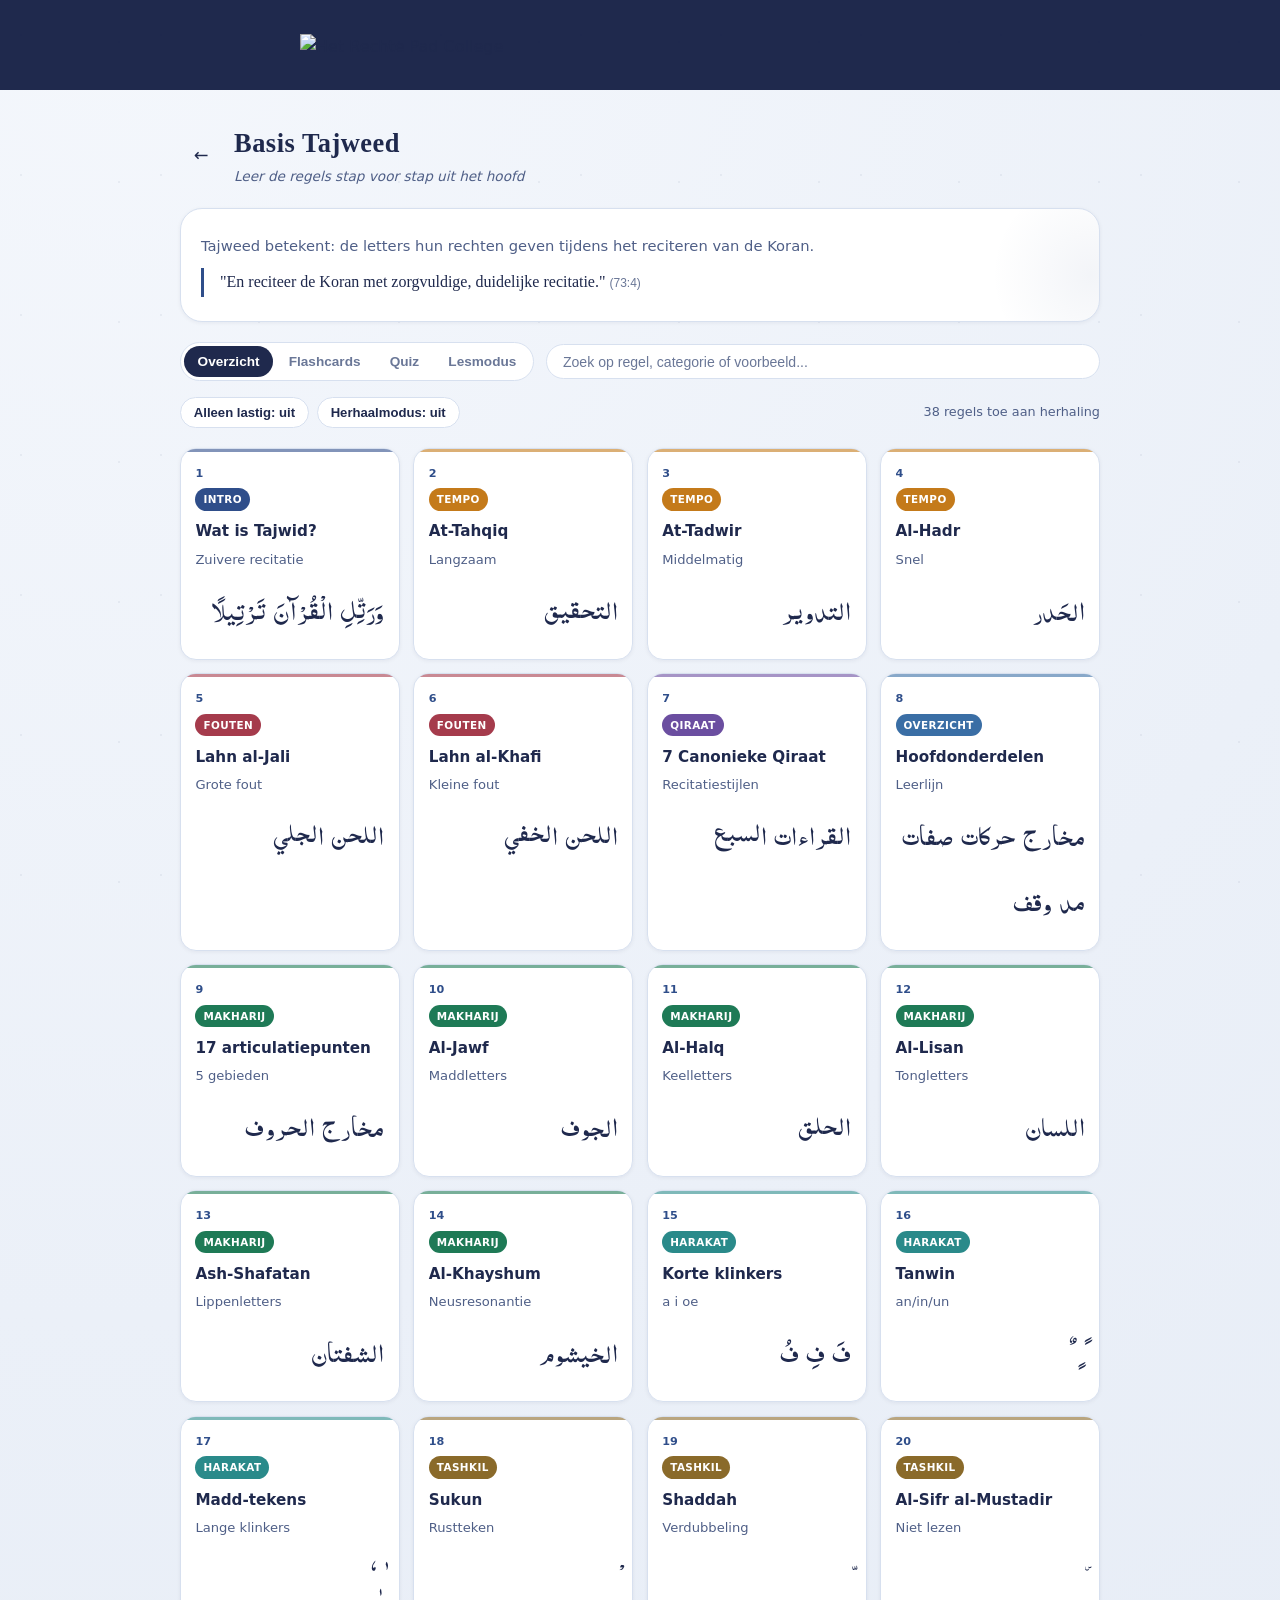
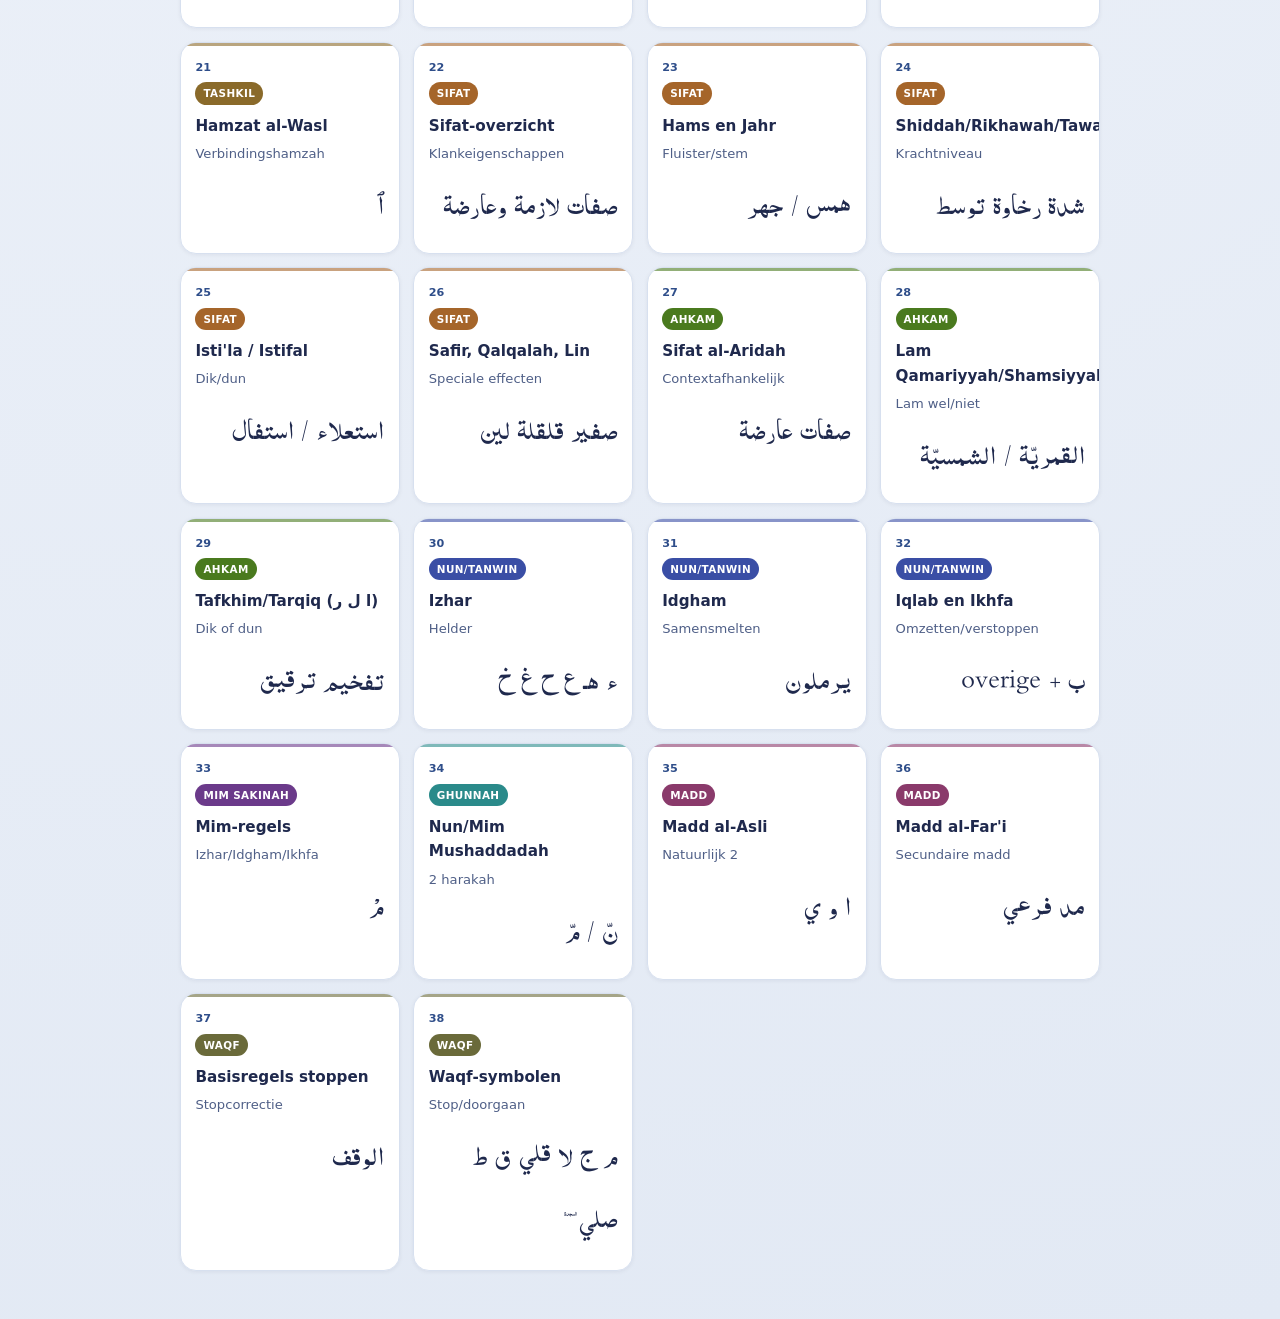
==== commit 3cfcf870: "Match tajweed header look with leerportaal hero style" ====
--- a/index.html
+++ b/index.html
@@ -16,6 +16,9 @@
   <link rel="stylesheet" href="style.css">
 </head>
 <body>
+<div class="portal-hero">
+  <img src="../../images/HRPC-logo.png" alt="Het Rechte Pad College" class="portal-hero-logo">
+</div>
 <div class="app-shell">
   <header class="app-header">
     <a href="../../" class="back-link" aria-label="Terug naar leerportaal">←</a>
--- a/style.css
+++ b/style.css
@@ -64,6 +64,7 @@
   background: radial-gradient(circle at 10% 0, var(--bg-1), var(--bg-2) 42%, var(--bg-3));
   min-height: 100vh;
   line-height: 1.6;
+  margin: 0;
 }
 
 /* subtle dot pattern */
@@ -87,6 +88,21 @@
   margin: 0 auto;
   padding: 0 1.25rem 3rem;
   animation: pageIn .5s cubic-bezier(.22, 1, .36, 1);
+}
+
+/* ── Portal Hero (matches landing page) ── */
+.portal-hero {
+  width: 100%;
+  background: #1f294d;
+  padding: 2.1rem 1rem 1.9rem;
+  margin-bottom: .8rem;
+}
+
+.portal-hero-logo {
+  width: min(680px, 100%);
+  height: auto;
+  display: block;
+  margin: 0 auto;
 }
 
 /* ── Header ── */
@@ -945,6 +961,14 @@
 
 /* ── Responsive ── */
 @media (max-width: 760px) {
+  .portal-hero {
+    padding: 1.4rem .8rem 1.3rem;
+  }
+
+  .portal-hero-logo {
+    width: min(92vw, 560px);
+  }
+
   .app-shell { padding: 0 .85rem 2rem; }
   .fc-card-inner { min-height: 420px; }
   .fc-controls { flex-wrap: wrap; justify-content: center; }
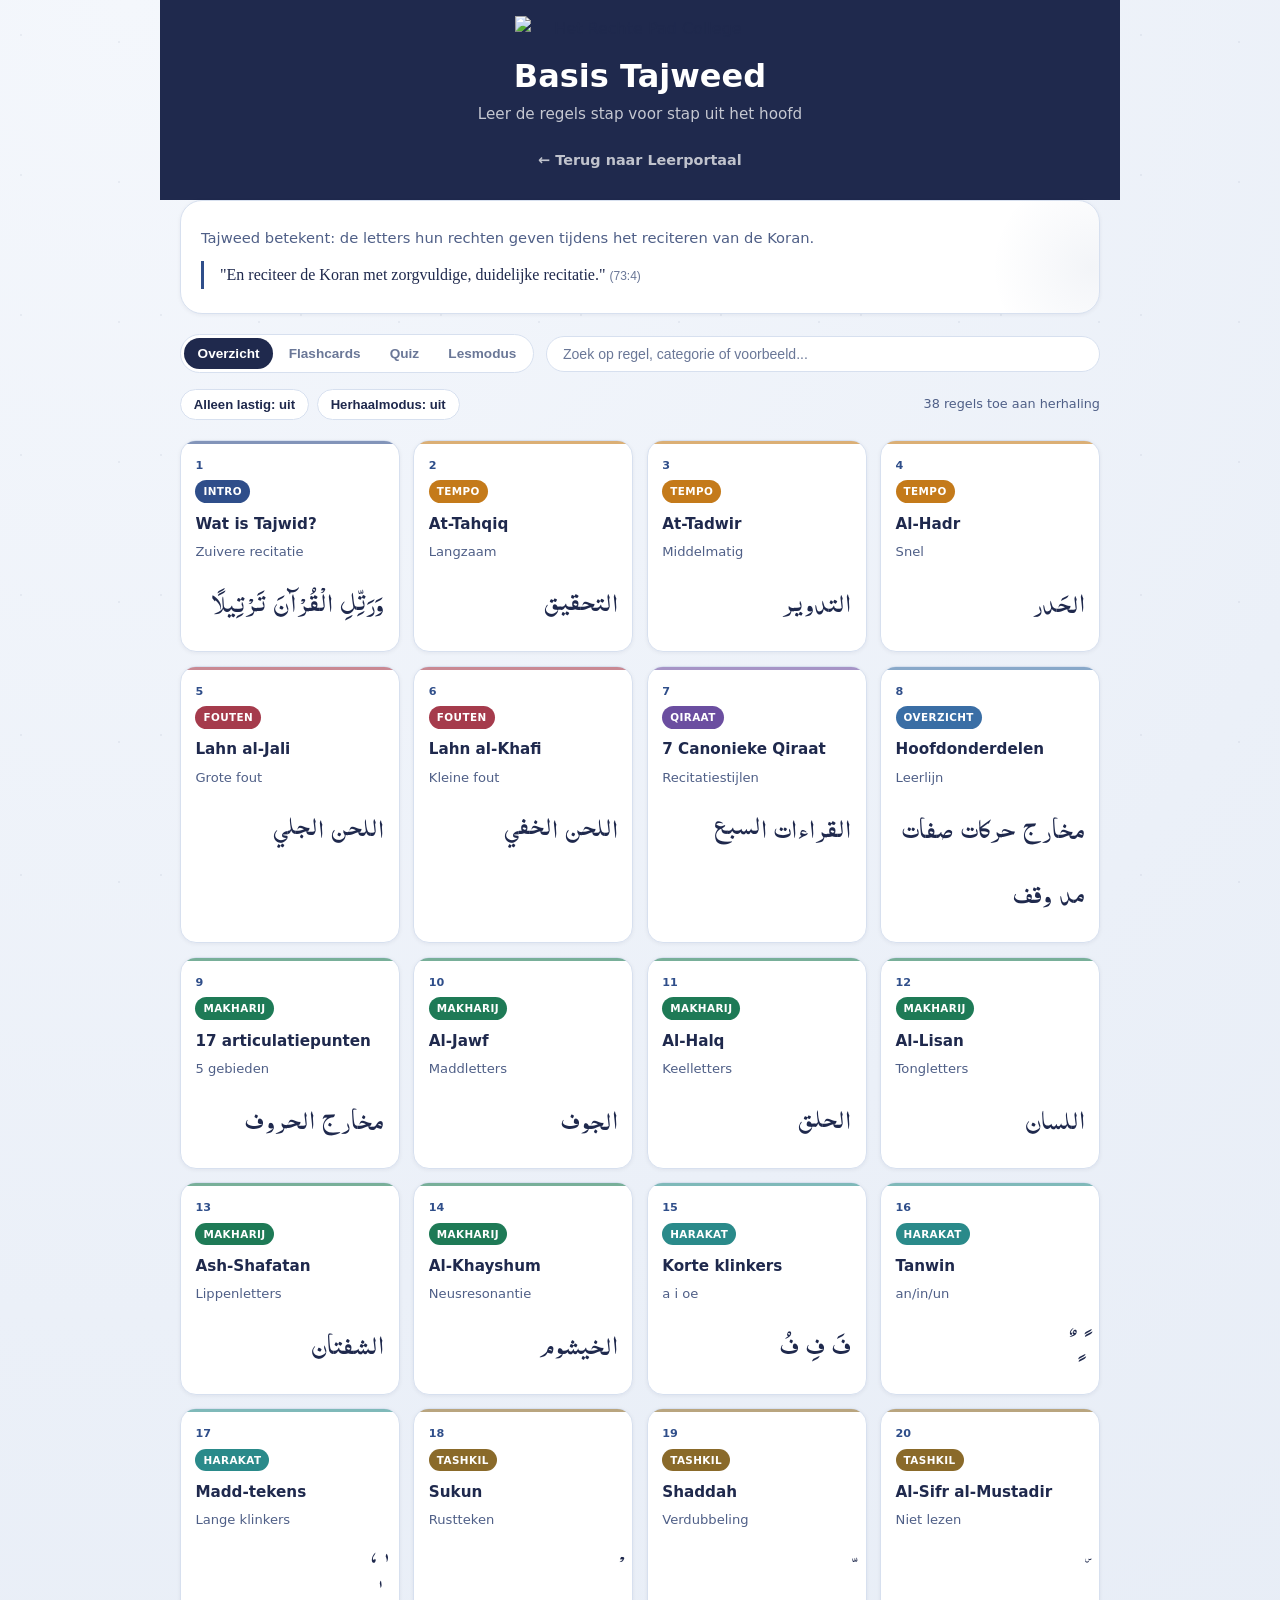
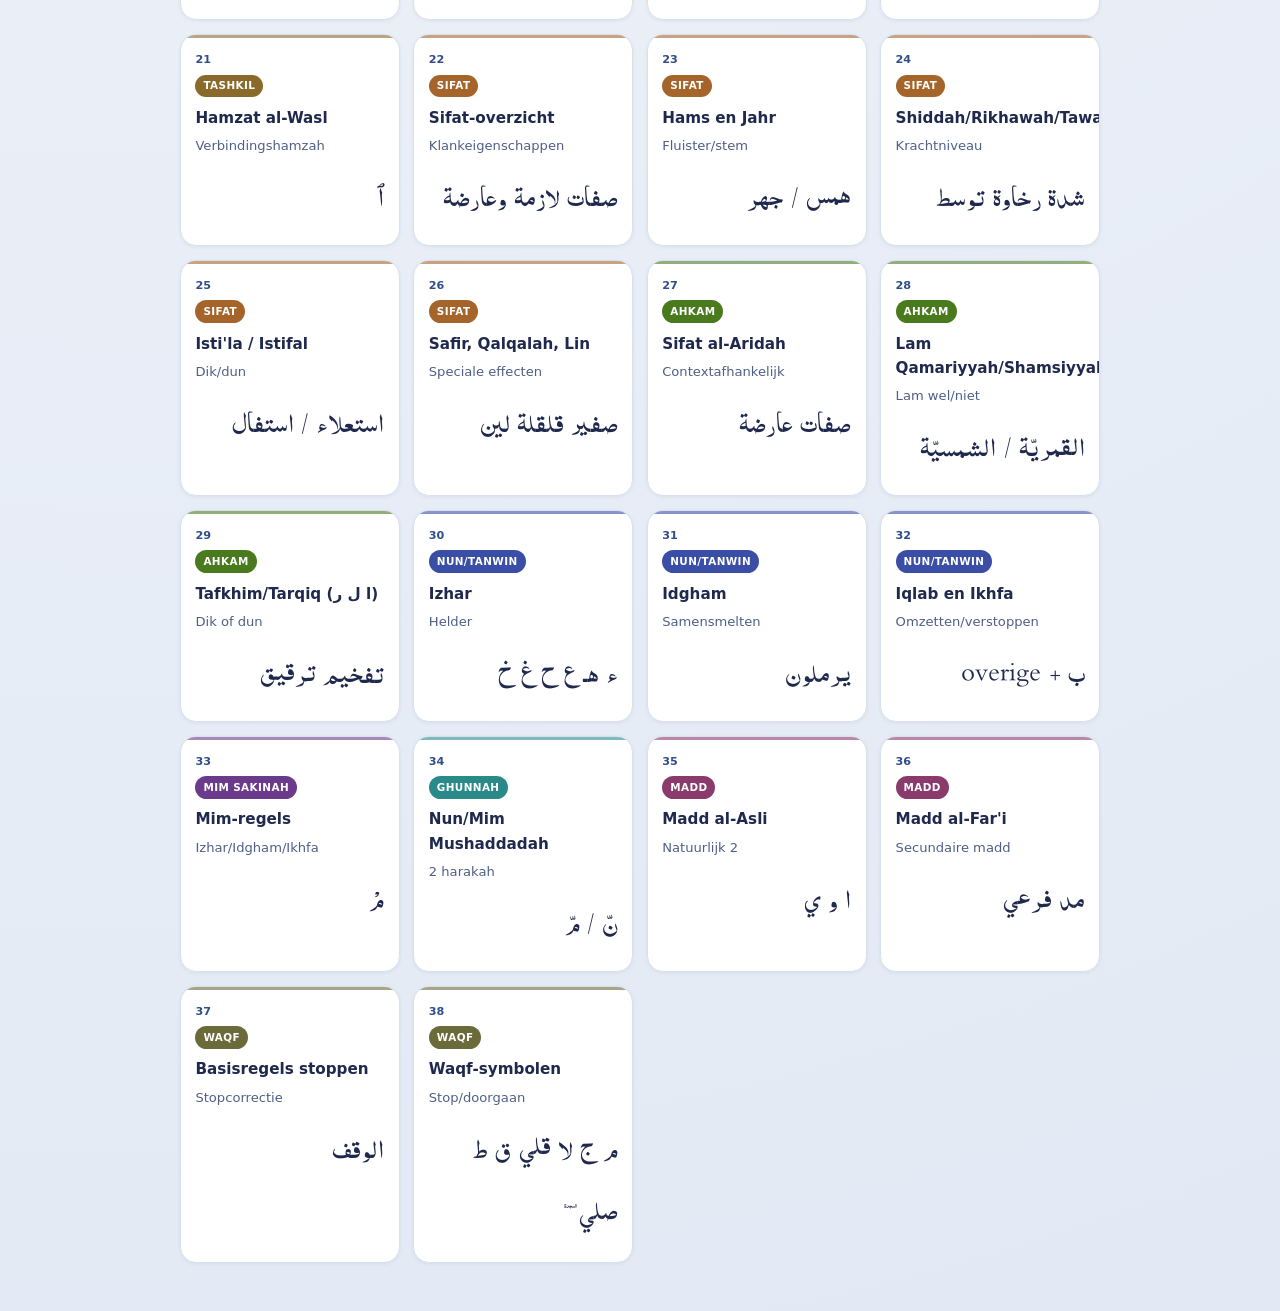
==== commit 73b3c39e: "Match tajweed header to vijf-gebeden style" ====
--- a/index.html
+++ b/index.html
@@ -16,15 +16,17 @@
   <link rel="stylesheet" href="style.css">
 </head>
 <body>
-<div class="portal-hero">
-  <img src="../../images/HRPC-logo.png" alt="Het Rechte Pad College" class="portal-hero-logo">
-</div>
 <div class="app-shell">
   <header class="app-header">
-    <a href="../../" class="back-link" aria-label="Terug naar leerportaal">←</a>
-    <div>
-      <h1 class="header-title">Basis Tajweed</h1>
-      <p class="header-subtitle">Leer de regels stap voor stap uit het hoofd</p>
+    <div class="header-inner">
+      <img src="../../images/HRPC-logo.png" alt="Het Rechte Pad College" class="header-logo">
+      <div class="header-text">
+        <h1 class="header-title">Basis Tajweed</h1>
+        <p class="header-subtitle">Leer de regels stap voor stap uit het hoofd</p>
+      </div>
+    </div>
+    <div class="portal-home-wrap">
+      <a href="../../" class="portal-home-btn">← Terug naar Leerportaal</a>
     </div>
   </header>
 
--- a/style.css
+++ b/style.css
@@ -90,57 +90,62 @@
   animation: pageIn .5s cubic-bezier(.22, 1, .36, 1);
 }
 
-/* ── Portal Hero (matches landing page) ── */
-.portal-hero {
-  width: 100%;
-  background: #1f294d;
-  padding: 2.1rem 1rem 1.9rem;
-  margin-bottom: .8rem;
-}
-
-.portal-hero-logo {
-  width: min(680px, 100%);
-  height: auto;
-  display: block;
-  margin: 0 auto;
-}
-
 /* ── Header ── */
 .app-header {
-  display: flex;
-  gap: .75rem;
+  width: calc(100% + 2.5rem);
+  margin-left: -1.25rem;
+  margin-right: -1.25rem;
+  background: #1f294d;
+  padding: 1rem 1.25rem 1.4rem;
+  display: flex;
+  flex-direction: column;
   align-items: center;
-  padding: 1.25rem 0;
-}
-
-.back-link {
-  display: grid;
-  place-items: center;
-  width: 42px;
-  height: 42px;
-  border-radius: var(--radius-pill);
-  color: var(--brand);
+  gap: .9rem;
+}
+
+.header-inner {
+  display: flex;
+  flex-direction: column;
+  align-items: center;
+  gap: .6rem;
+  text-align: center;
+}
+
+.header-logo {
+  width: 100%;
+  max-width: 250px;
+  height: auto;
+}
+
+.header-title {
+  color: #fff;
+  font-size: clamp(1.45rem, 4.8vw, 2rem);
+  font-weight: 700;
+}
+
+.header-subtitle {
+  font-size: .95rem;
+  color: rgba(255, 255, 255, .74);
+}
+
+.portal-home-wrap {
+  text-align: center;
+  margin-top: .1rem;
+}
+
+.portal-home-btn {
+  display: inline-block;
   text-decoration: none;
-  font-size: 1.1rem;
-  transition: all .2s ease;
-}
-.back-link:hover {
-  background: var(--brand-soft);
-}
-
-.header-title {
-  font-family: 'Cinzel', serif;
-  color: var(--brand);
-  font-size: clamp(1.2rem, 4vw, 1.65rem);
-  font-weight: 700;
-  letter-spacing: .02em;
-}
-
-.header-subtitle {
-  font-style: italic;
-  font-size: .85rem;
-  color: var(--text-soft);
-  margin-top: .1rem;
+  text-align: center;
+  color: rgba(255, 255, 255, .72);
+  font-weight: 600;
+  padding: .38rem 1rem;
+  font-size: .9rem;
+  transition: color .2s ease;
+}
+
+.portal-home-btn:hover {
+  color: #d4af37;
 }
 
 /* ── Intro / Quran Verse Hero ── */
@@ -961,12 +966,15 @@
 
 /* ── Responsive ── */
 @media (max-width: 760px) {
-  .portal-hero {
-    padding: 1.4rem .8rem 1.3rem;
+  .app-header {
+    width: calc(100% + 1.7rem);
+    margin-left: -.85rem;
+    margin-right: -.85rem;
+    padding: .95rem .9rem 1.2rem;
   }
 
-  .portal-hero-logo {
-    width: min(92vw, 560px);
+  .header-logo {
+    max-width: 220px;
   }
 
   .app-shell { padding: 0 .85rem 2rem; }
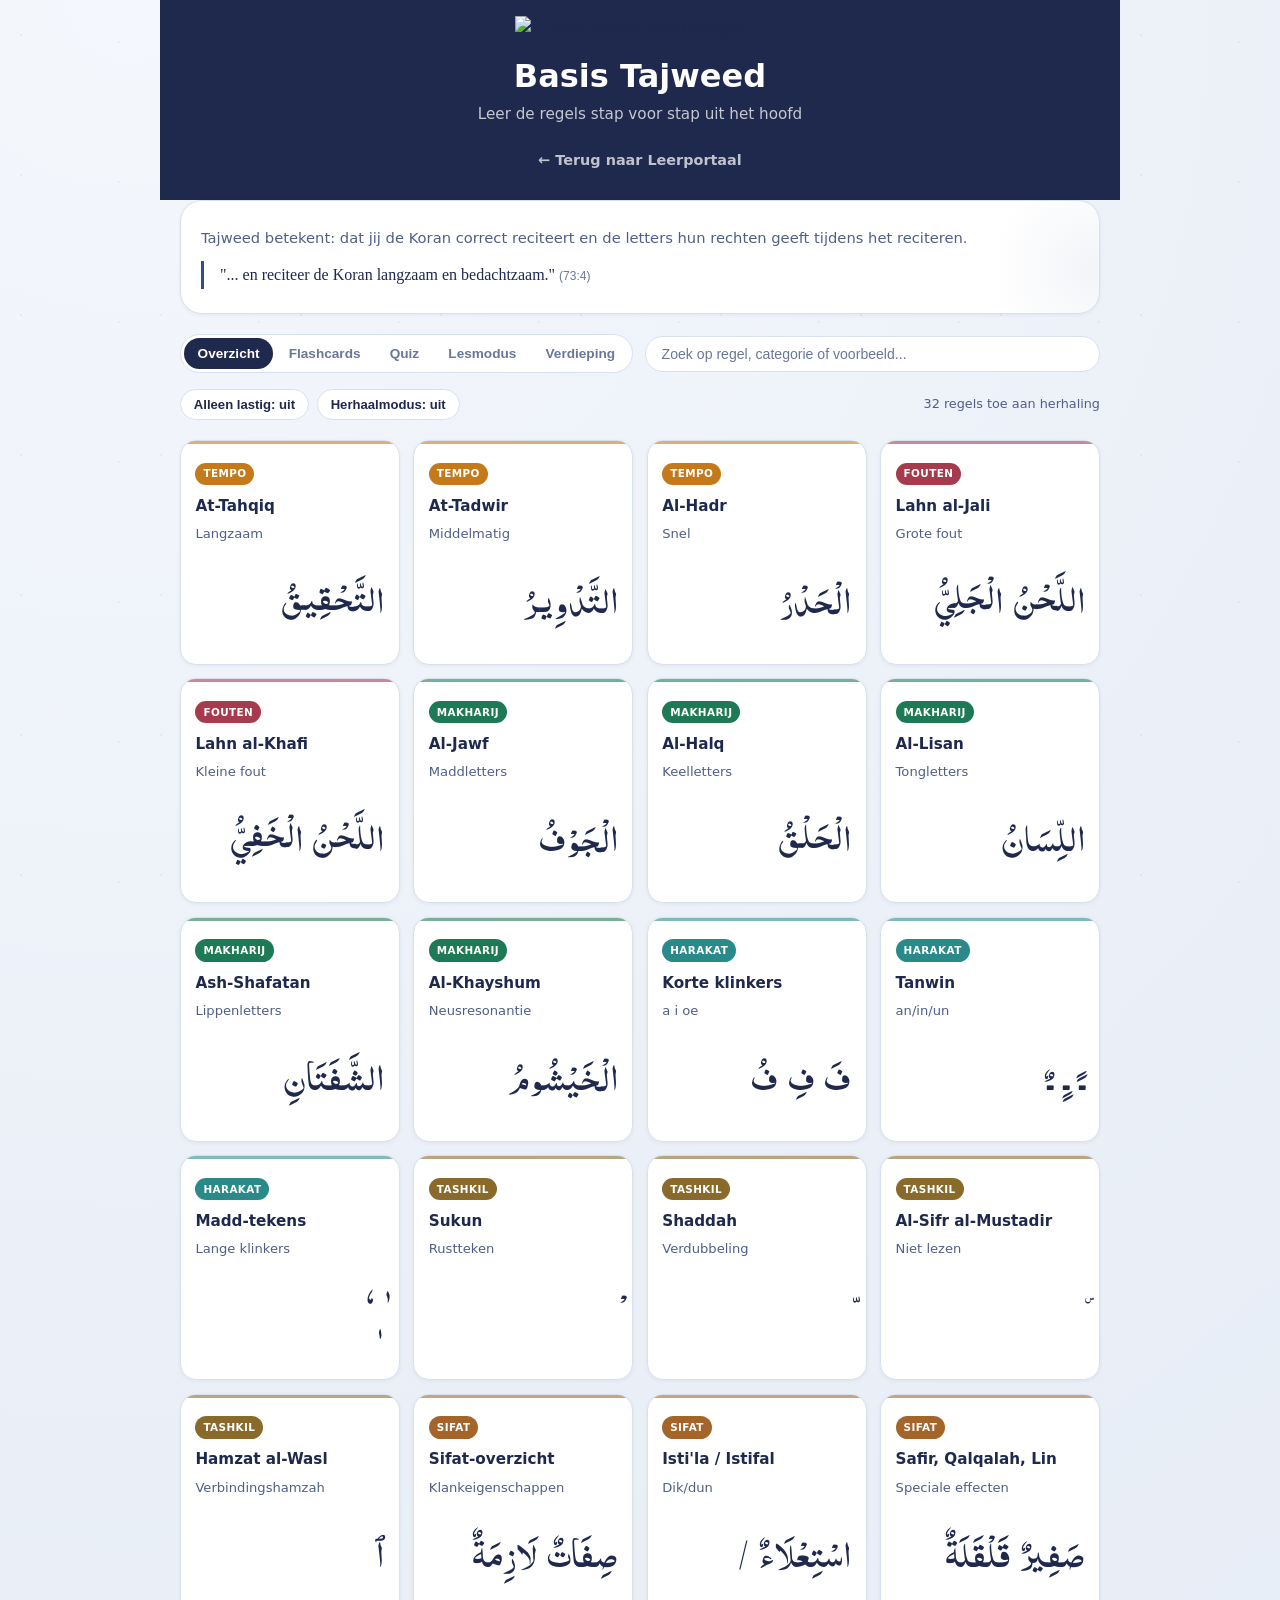
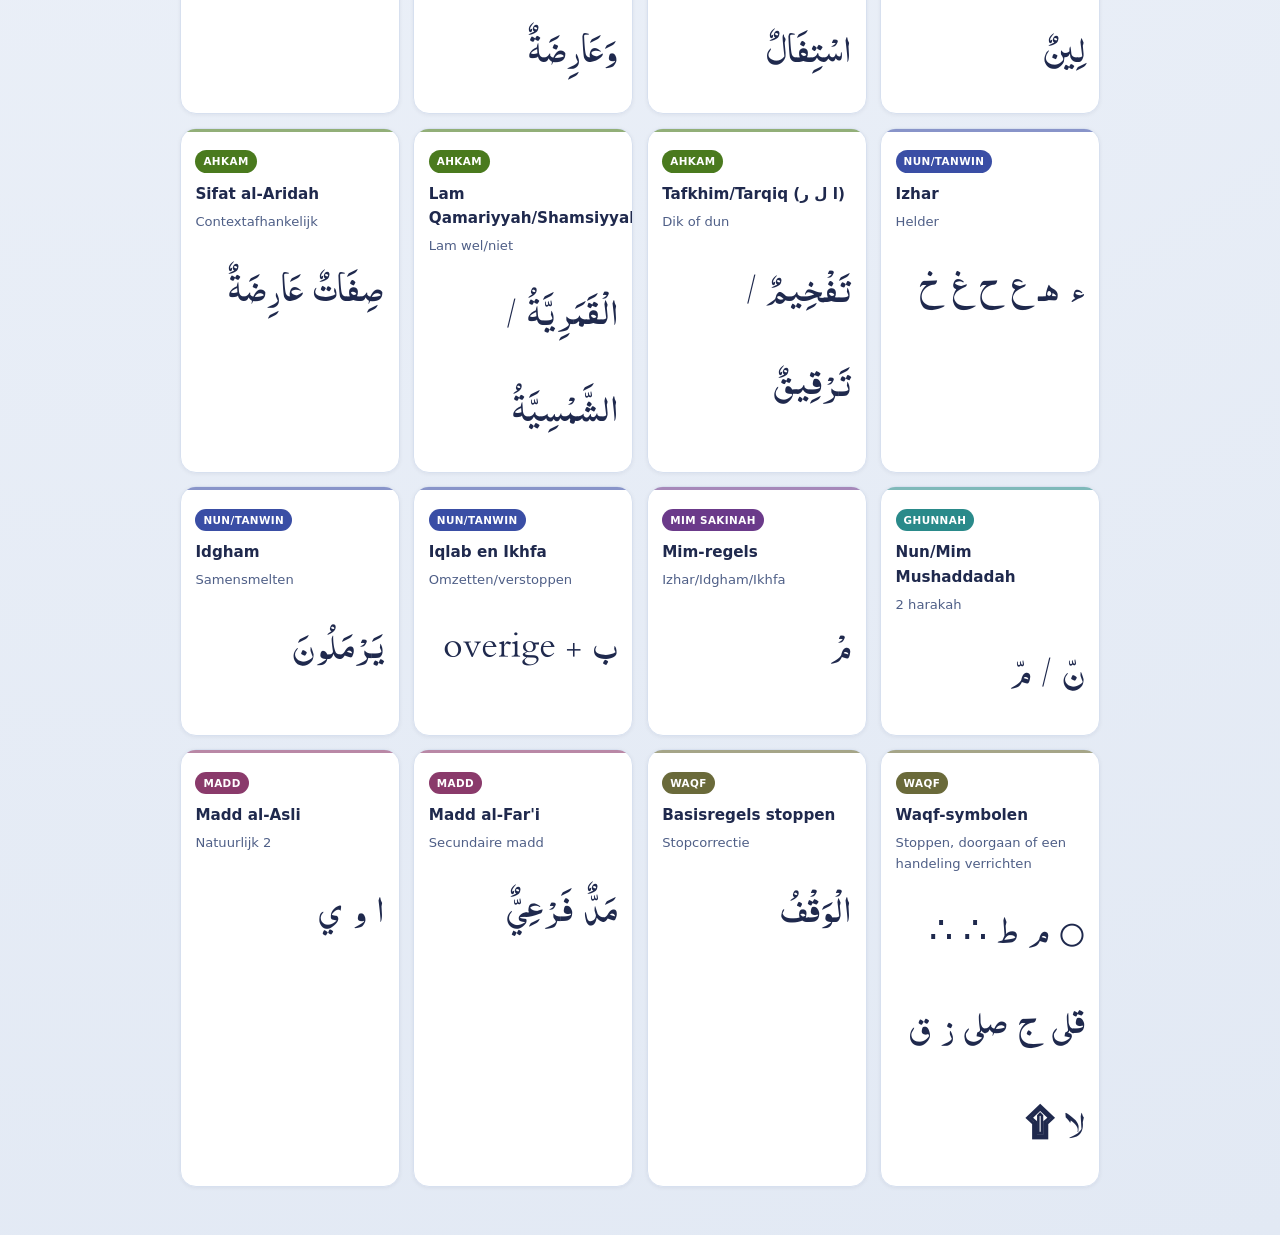
==== commit fb7a2715: "Voeg waqf-symbolen flashcard app toe met categorieën, kleuren en popups - Voeg 38 tajweed-regels toe" ====
--- a/index.html
+++ b/index.html
@@ -12,7 +12,7 @@
   <meta http-equiv="Content-Security-Policy" content="default-src 'self'; script-src 'self' 'unsafe-inline' https://gc.zgo.at; style-src 'self' 'unsafe-inline' https://fonts.googleapis.com; font-src 'self' https://fonts.gstatic.com; img-src 'self' data:; connect-src 'self' https://hetrechtepadcollege.goatcounter.com;">
   <link rel="preconnect" href="https://fonts.googleapis.com">
   <link rel="preconnect" href="https://fonts.gstatic.com" crossorigin>
-  <link href="https://fonts.googleapis.com/css2?family=Cinzel:wght@400;600;700&family=Noto+Sans:wght@400;500;600;700&display=swap" rel="stylesheet">
+  <link href="https://fonts.googleapis.com/css2?family=Amiri+Quran&family=Cinzel:wght@400;600;700&family=Noto+Sans:wght@400;500;600;700&display=swap" rel="stylesheet">
   <link rel="stylesheet" href="style.css">
 </head>
 <body>
@@ -31,8 +31,8 @@
   </header>
 
   <section class="intro-section">
-    <p>Tajweed betekent: de letters hun rechten geven tijdens het reciteren van de Koran.</p>
-    <blockquote>"En reciteer de Koran met zorgvuldige, duidelijke recitatie." <span>(73:4)</span></blockquote>
+    <p>Tajweed betekent: dat jij de Koran correct reciteert en de letters hun rechten geeft tijdens het reciteren.</p>
+    <blockquote>"... en reciteer de Koran langzaam en bedachtzaam." <span>(73:4)</span></blockquote>
   </section>
 
   <div class="toolbar">
@@ -41,6 +41,7 @@
       <button class="mode-btn" id="modeFlashcard" role="tab" aria-selected="false">Flashcards</button>
       <button class="mode-btn" id="modeQuiz" role="tab" aria-selected="false">Quiz</button>
       <button class="mode-btn" id="modeLesson" role="tab" aria-selected="false">Lesmodus</button>
+      <button class="mode-btn" id="modeVerdieping" role="tab" aria-selected="false">Verdieping</button>
     </div>
     <div class="search-wrap" id="searchWrap">
       <input type="search" id="searchInput" class="search-input" placeholder="Zoek op regel, categorie of voorbeeld...">
@@ -68,7 +69,6 @@
       <div class="fc-card" id="fcCard">
         <div class="fc-card-inner" id="fcCardInner">
           <div class="fc-front">
-            <span id="fcNumber" class="fc-number">1</span>
             <span id="fcCategory" class="fc-category">Categorie</span>
             <p id="fcTitle" class="fc-title"></p>
             <p id="fcArabic" class="fc-arabic" dir="rtl" lang="ar"></p>
@@ -77,9 +77,10 @@
           <div class="fc-back">
             <p id="fcKeyword" class="fc-keyword"></p>
             <p id="fcDefinition"></p>
+            <p id="fcHow"></p>
             <p id="fcTrigger"></p>
-            <p id="fcHow"></p>
             <p id="fcExample"></p>
+            <div id="fcContextLinks" class="context-links" hidden></div>
             <div id="fcArticulation" class="articulation-hint"></div>
             <p id="fcMemory"></p>
           </div>
@@ -151,18 +152,28 @@
   <div class="modal-overlay" id="modalOverlay" hidden>
     <div class="modal" role="dialog" aria-modal="true">
       <button class="modal-close" id="modalClose" aria-label="Sluiten">×</button>
-      <span id="modalNumber" class="modal-number">1</span>
       <p id="modalCategory" class="modal-category"></p>
       <p id="modalTitle" class="modal-title"></p>
       <p id="modalArabic" class="modal-arabic" dir="rtl" lang="ar"></p>
       <div class="modal-divider"></div>
       <p id="modalKeyword"></p>
       <p id="modalDefinition"></p>
+      <p id="modalHow"></p>
       <p id="modalTrigger"></p>
-      <p id="modalHow"></p>
       <p id="modalExample"></p>
+      <div id="modalContextLinks" class="context-links" hidden></div>
       <div id="modalArticulation" class="articulation-hint"></div>
       <p id="modalMemory"></p>
+    </div>
+  </div>
+
+  <div class="subcard-overlay" id="subcardOverlay" hidden>
+    <div class="subcard" role="dialog" aria-modal="true" aria-label="Contextkaart">
+      <button class="subcard-close" id="subcardClose" aria-label="Sluiten">×</button>
+      <p id="subcardRule" class="subcard-rule"></p>
+      <p id="subcardTitle" class="subcard-title"></p>
+      <p id="subcardArabic" class="subcard-arabic" dir="rtl" lang="ar"></p>
+      <p id="subcardBody" class="subcard-body"></p>
     </div>
   </div>
 </div>
--- a/style.css
+++ b/style.css
@@ -337,13 +337,6 @@
   box-shadow: 0 0 0 2px rgba(47, 78, 138, .06), var(--shadow-soft);
 }
 
-.rule-num {
-  display: block;
-  font-size: .7rem;
-  color: var(--brand-2);
-  font-weight: 700;
-  font-variant-numeric: tabular-nums;
-}
 .rule-cat {
   display: inline-block;
   margin-top: .35rem;
@@ -370,8 +363,8 @@
 .rule-arabic {
   margin-top: .5rem;
   font-family: 'AlQalamQuranMajeed', 'Amiri', serif;
-  font-size: clamp(1.3rem, 4vw, 1.7rem);
-  line-height: 2.4;
+  font-size: clamp(1.75rem, 4.8vw, 2.35rem);
+  line-height: 2.55;
   word-spacing: .15em;
   color: var(--brand);
 }
@@ -452,14 +445,6 @@
   pointer-events: none;
 }
 
-.fc-number {
-  position: absolute;
-  left: 1.2rem;
-  top: 1.2rem;
-  color: var(--brand-2);
-  font-size: .72rem;
-  font-weight: 700;
-}
 .fc-category {
   display: inline-block;
   background: rgba(47, 78, 138, .12);
@@ -480,8 +465,8 @@
 .fc-arabic {
   margin-top: 1rem;
   font-family: 'AlQalamQuranMajeed', 'Amiri', serif;
-  font-size: clamp(2.2rem, 8vw, 3.5rem);
-  line-height: 2.4;
+  font-size: clamp(2.6rem, 8.4vw, 4.1rem);
+  line-height: 2.6;
   word-spacing: .15em;
   color: var(--brand);
 }
@@ -610,7 +595,315 @@
   border-radius: 3px;
   padding: 0 .1em;
 }
-
+.tw-highlight-ar {
+  font-family: inherit;
+  font-size: inherit;
+  line-height: inherit;
+  direction: inherit;
+  unicode-bidi: isolate;
+  display: inline;
+  padding: 0 .2em;
+}
+.example-label {
+  font-size: .95em;
+}
+.example-value {
+  display: inline-block;
+  vertical-align: top;
+  direction: ltr;
+  unicode-bidi: plaintext;
+}
+.example-line {
+  display: block;
+}
+.example-line + .example-line {
+  margin-top: .5rem;
+}
+.example-multiline .example-label {
+  display: block;
+  margin-bottom: .18rem;
+}
+.example-multiline .example-value {
+  display: block;
+}
+.context-links {
+  margin: .65rem 0 .45rem;
+}
+.context-label {
+  margin: 0 0 .35rem;
+  font-size: .78rem;
+  font-weight: 700;
+  color: var(--text-soft);
+  text-transform: uppercase;
+  letter-spacing: .04em;
+}
+.context-chip-wrap {
+  display: flex;
+  flex-wrap: wrap;
+  gap: .4rem;
+}
+.context-chip {
+  border: 1px solid var(--border);
+  background: var(--surface-2);
+  color: var(--brand);
+  border-radius: var(--radius-pill);
+  padding: .34rem .62rem;
+  font-size: .78rem;
+  font-weight: 700;
+  cursor: pointer;
+  transition: all .2s ease;
+}
+.context-chip:hover {
+  border-color: var(--brand-2);
+  background: rgba(47, 78, 138, .12);
+}
+.waqf-category-list {
+  display: grid;
+  gap: .55rem;
+  margin-top: .2rem;
+}
+
+.waqf-category {
+  display: flex;
+  align-items: center;
+  gap: .85rem;
+  cursor: pointer;
+  text-align: left;
+  width: 100%;
+  font: inherit;
+  transition: filter .15s ease;
+  border: 1px solid var(--border);
+  border-radius: .85rem;
+  padding: .78rem .9rem;
+  background: var(--surface-2);
+  box-shadow: 0 1px 2px rgba(18, 28, 54, .03);
+}
+
+.waqf-category-icon {
+  width: 1.3rem;
+  height: 1.3rem;
+  display: inline-flex;
+  align-items: center;
+  justify-content: center;
+  flex: 0 0 1.3rem;
+  transform: translateY(.01rem);
+}
+
+.waqf-category-icon svg {
+  width: 100%;
+  height: 100%;
+  display: block;
+}
+
+.waqf-category-text {
+  display: flex;
+  flex-direction: column;
+  gap: .16rem;
+  min-width: 0;
+}
+
+.waqf-category-label {
+  font-size: .86rem;
+  font-weight: 700;
+  line-height: 1.2;
+  color: var(--text);
+}
+
+.waqf-category-sub {
+  font-size: .76rem;
+  line-height: 1.2;
+  color: var(--text-soft);
+  font-weight: 600;
+}
+
+.waqf-stop {
+  border-color: rgba(209, 47, 47, .34);
+  color: rgb(209, 47, 47);
+  background: linear-gradient(180deg, rgba(209, 47, 47, .04), rgba(209, 47, 47, .015));
+}
+
+.waqf-choice {
+  border-color: rgba(230, 134, 22, .34);
+  color: rgb(230, 134, 22);
+  background: linear-gradient(180deg, rgba(230, 134, 22, .05), rgba(230, 134, 22, .018));
+}
+
+.waqf-continue {
+  border-color: rgba(31, 148, 84, .34);
+  color: rgb(31, 148, 84);
+  background: linear-gradient(180deg, rgba(31, 148, 84, .05), rgba(31, 148, 84, .018));
+}
+
+.waqf-sajdah {
+  border-color: rgba(126, 74, 196, .36);
+  color: rgb(126, 74, 196);
+  background: linear-gradient(180deg, rgba(126, 74, 196, .055), rgba(126, 74, 196, .02));
+}
+.example-ar {
+  font-family: 'AlQalamQuranMajeed', 'Amiri', serif;
+  font-size: clamp(1.55rem, 4.8vw, 2.15rem);
+  line-height: 1.95;
+  direction: rtl;
+  unicode-bidi: isolate;
+  display: inline-block;
+}
+.modal .example-ar {
+  font-size: clamp(1.9rem, 5.9vw, 2.75rem);
+  line-height: 2.05;
+}
+.modal .example-line + .example-line {
+  margin-top: .65rem;
+}
+.waqf-symbol {
+  font-family: 'Noto Sans Arabic', 'Noto Naskh Arabic', 'Amiri Quran', 'Amiri', 'Segoe UI Symbol', serif;
+  font-size: 1.6em;
+  font-weight: 700;
+  line-height: 1;
+  display: inline-block;
+  transform: translateY(.08em);
+  padding: 0 .08em;
+}
+.waqf-symbol-inline {
+  font-family: 'Noto Sans Arabic', 'Noto Naskh Arabic', 'Amiri Quran', 'Amiri', 'Segoe UI Symbol', serif;
+  font-size: 1em;
+  font-weight: 700;
+  line-height: 1;
+  display: inline-block;
+  transform: translateY(.03em);
+}
+.waqf-symbol-word {
+  font-size: .78em;
+  line-height: 1;
+  padding: 0 .06em;
+  vertical-align: super;
+  opacity: .95;
+}
+.modal .waqf-symbol-word {
+  font-size: .92rem;
+  line-height: 1;
+  vertical-align: baseline;
+  transform: none;
+}
+
+.subcard-overlay {
+  position: fixed;
+  inset: 0;
+  z-index: 2300;
+  background: rgba(14, 24, 48, .38);
+  display: flex;
+  align-items: center;
+  justify-content: center;
+  padding: max(1rem, env(safe-area-inset-top)) 1rem max(1rem, env(safe-area-inset-bottom));
+  animation: fadeIn .2s ease;
+}
+.subcard-overlay[hidden] { display: none; }
+.subcard {
+  width: min(560px, 100%);
+  max-height: min(calc(100dvh - 2rem), 660px);
+  overflow: auto;
+  background: #fff;
+  border: 1px solid var(--border);
+  border-radius: var(--radius-lg);
+  box-shadow: 0 20px 48px rgba(18, 28, 54, .25);
+  padding: 1.1rem 1rem .95rem;
+  position: relative;
+  animation: modalIn .25s cubic-bezier(.22, 1, .36, 1);
+}
+.subcard-close {
+  position: absolute;
+  right: .65rem;
+  top: .55rem;
+  width: 34px;
+  height: 34px;
+  border: 0;
+  border-radius: 50%;
+  background: var(--surface-2);
+  color: var(--brand);
+  font-size: 1.2rem;
+  cursor: pointer;
+}
+.subcard-rule {
+  margin: 0;
+  font-size: .75rem;
+  text-transform: uppercase;
+  letter-spacing: .05em;
+  font-weight: 700;
+  color: var(--text-soft);
+}
+.subcard-title {
+  margin: .35rem 0 .2rem;
+  font-size: 1.2rem;
+  font-weight: 700;
+  color: var(--brand);
+}
+.subcard-arabic {
+  margin: 0 0 .4rem;
+  font-family: 'AlQalamQuranMajeed', 'Amiri', serif;
+  font-size: clamp(1.6rem, 6vw, 2.2rem);
+  line-height: 1.9;
+  color: var(--brand);
+}
+.subcard-body {
+  margin: 0;
+  color: #2a3660;
+  font-size: .98rem;
+  line-height: 1.65;
+}
+.symbol-hotspot {
+  border: 0;
+  background: transparent;
+  color: inherit;
+  font: inherit;
+  cursor: pointer;
+}
+.symbol-hotspot:hover {
+  filter: brightness(.95);
+}
+.symbol-tone-stop { color: rgb(209, 47, 47); }
+.symbol-tone-choice { color: rgb(200, 110, 10); }
+.symbol-tone-continue { color: rgb(31, 148, 84); }
+.symbol-tone-sajdah { color: rgb(126, 74, 196); }
+
+.symbol-tap-hint {
+  display: block;
+  font-size: .76rem;
+  color: var(--text-muted);
+  font-style: italic;
+  margin: .25rem 0 .1rem;
+}
+
+.waqf-category:hover { filter: brightness(.93); }
+.waqf-category-arrow {
+  margin-left: auto;
+  font-size: 1.1rem;
+  opacity: .45;
+  flex-shrink: 0;
+}
+
+.waqf-symbol-list {
+  display: flex;
+  flex-direction: column;
+  gap: .7rem;
+  margin-top: .1rem;
+}
+.waqf-symbol-item {
+  display: flex;
+  align-items: baseline;
+  gap: .7rem;
+}
+.waqf-symbol-ar {
+  font-family: 'AlQalamQuranMajeed', 'Amiri', serif;
+  font-size: 1.35rem;
+  line-height: 1.5;
+  flex-shrink: 0;
+  min-width: 1.8rem;
+  text-align: center;
+}
+.waqf-symbol-desc {
+  font-size: .86rem;
+  color: var(--text);
+  line-height: 1.4;
+}
 /* ── Articulation ── */
 .articulation-hint {
   display: flex;
@@ -668,7 +961,7 @@
 .quiz-example {
   margin-top: .65rem;
   font-family: 'AlQalamQuranMajeed', 'Amiri', serif;
-  font-size: clamp(1.6rem, 6vw, 2.4rem);
+  font-size: clamp(1.9rem, 6.2vw, 2.8rem);
   line-height: 2.4;
   color: var(--brand);
 }
@@ -804,7 +1097,7 @@
   display: block;
   margin-top: .4rem;
   font-family: 'AlQalamQuranMajeed', 'Amiri', serif;
-  font-size: clamp(1.4rem, 6vw, 2rem);
+  font-size: clamp(1.8rem, 6.4vw, 2.4rem);
   line-height: 2.4;
   color: var(--brand);
 }
@@ -857,11 +1150,6 @@
   background: var(--border);
 }
 
-.modal-number {
-  font-size: .75rem;
-  font-weight: 700;
-  color: var(--brand-2);
-}
 .modal-category {
   margin-top: .3rem;
   font-size: .72rem;
@@ -879,8 +1167,8 @@
 .modal-arabic {
   margin-top: .55rem;
   font-family: 'AlQalamQuranMajeed', 'Amiri', serif;
-  font-size: clamp(2.2rem, 8vw, 3.2rem);
-  line-height: 2.4;
+  font-size: clamp(2.9rem, 9vw, 4.4rem);
+  line-height: 2.7;
   word-spacing: .15em;
   color: #1f294d;
 }
@@ -965,6 +1253,38 @@
 }
 
 /* ── Responsive ── */
+
+@media (max-width: 560px) {
+  .waqf-category-list {
+    gap: .56rem;
+  }
+
+  .waqf-category {
+    gap: .78rem;
+    padding: .78rem .88rem;
+    border-radius: .95rem;
+  }
+
+  .waqf-category-icon {
+    width: 1.75rem;
+    height: 1.75rem;
+    flex-basis: 1.75rem;
+  }
+
+  .waqf-category-icon svg {
+    width: 1.02rem;
+    height: 1.02rem;
+  }
+
+  .waqf-category-label {
+    font-size: .94rem;
+  }
+
+  .waqf-category-sub {
+    font-size: .82rem;
+  }
+}
+
 @media (max-width: 760px) {
   .app-header {
     width: calc(100% + 1.7rem);
@@ -993,4 +1313,19 @@
 @media (max-width: 420px) {
   .mode-btn { padding: .4rem .55rem; font-size: .78rem; }
   .rules-grid { grid-template-columns: 1fr 1fr; }
-}
+  .waqf-category-list { gap: .6rem; }
+  .waqf-category {
+    gap: .9rem;
+    padding: .82rem .92rem;
+    border-radius: .9rem;
+    align-items: flex-start;
+  }
+  .waqf-category-icon {
+    width: 1.22rem;
+    height: 1.22rem;
+    flex: 0 0 1.22rem;
+    margin-top: .08rem;
+  }
+  .waqf-category-label { font-size: .84rem; }
+  .waqf-category-sub { font-size: .74rem; }
+}
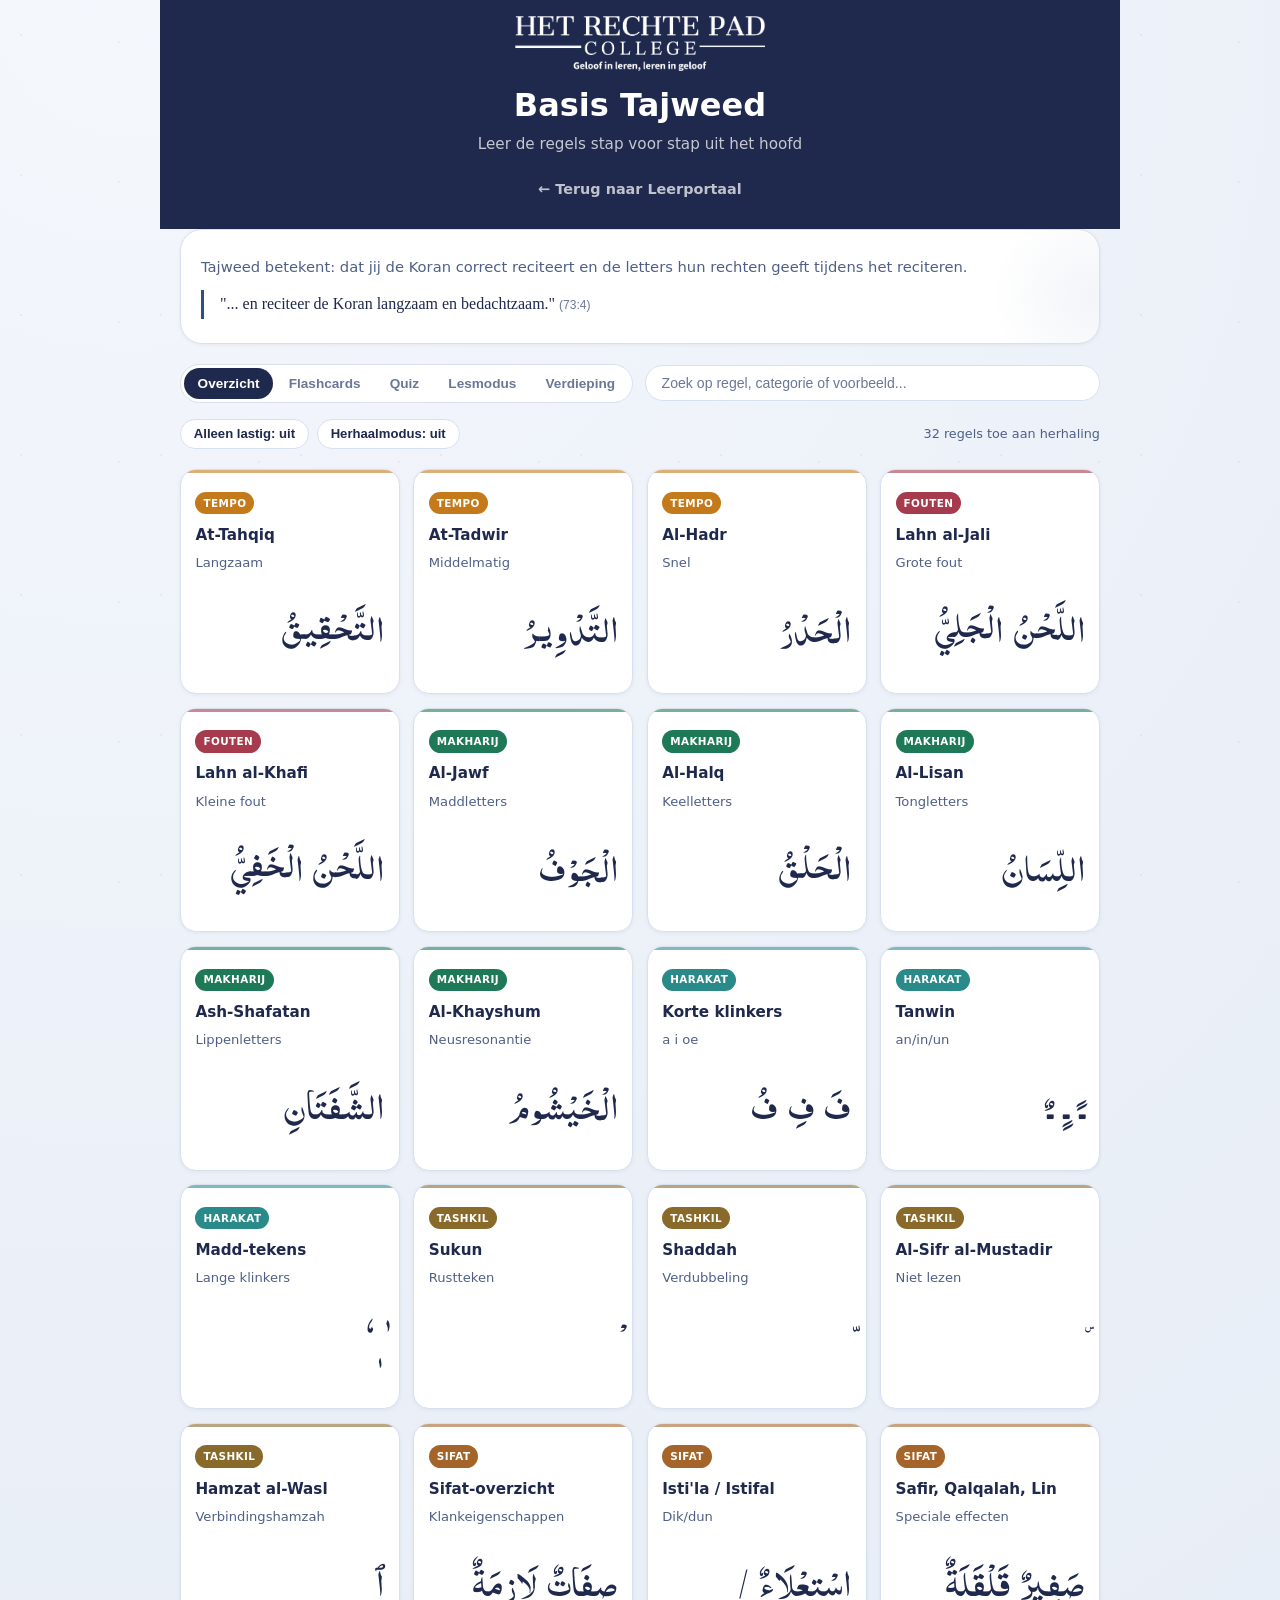
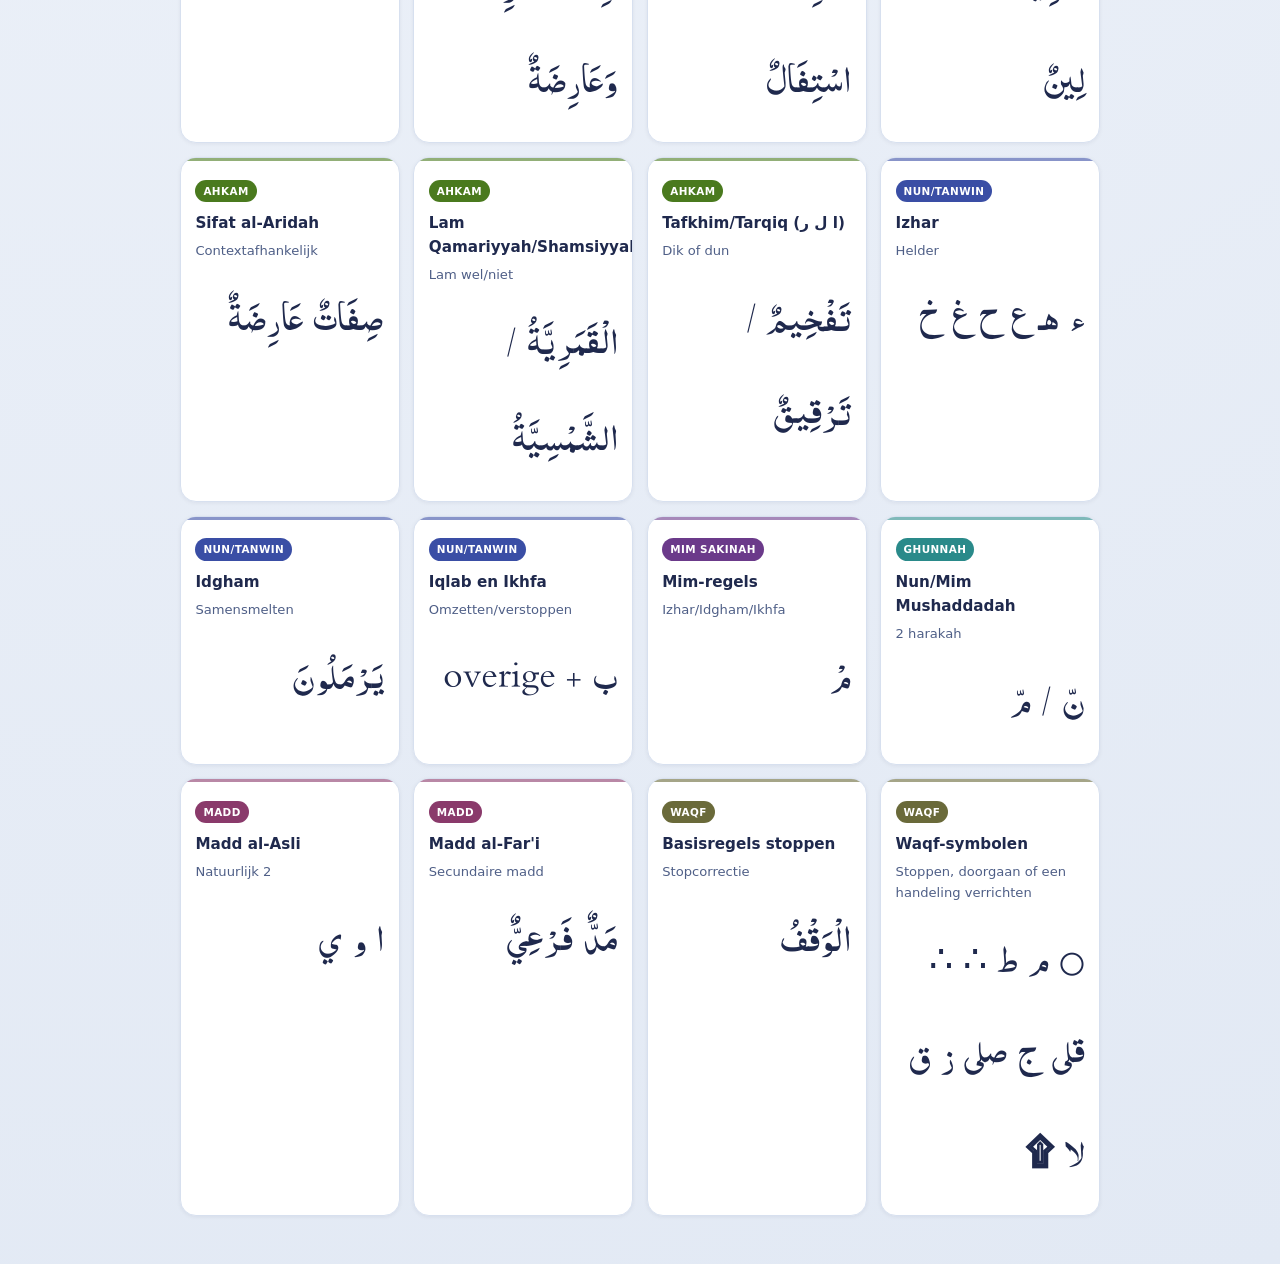
==== commit f9cad3ea: "Fix logo pad en voeg logo toe aan app-map voor standalone preview" ====
--- a/index.html
+++ b/index.html
@@ -19,7 +19,7 @@
 <div class="app-shell">
   <header class="app-header">
     <div class="header-inner">
-      <img src="../../images/HRPC-logo.png" alt="Het Rechte Pad College" class="header-logo">
+      <img src="images/HRPC-logo.png" alt="Het Rechte Pad College" class="header-logo">
       <div class="header-text">
         <h1 class="header-title">Basis Tajweed</h1>
         <p class="header-subtitle">Leer de regels stap voor stap uit het hoofd</p>
